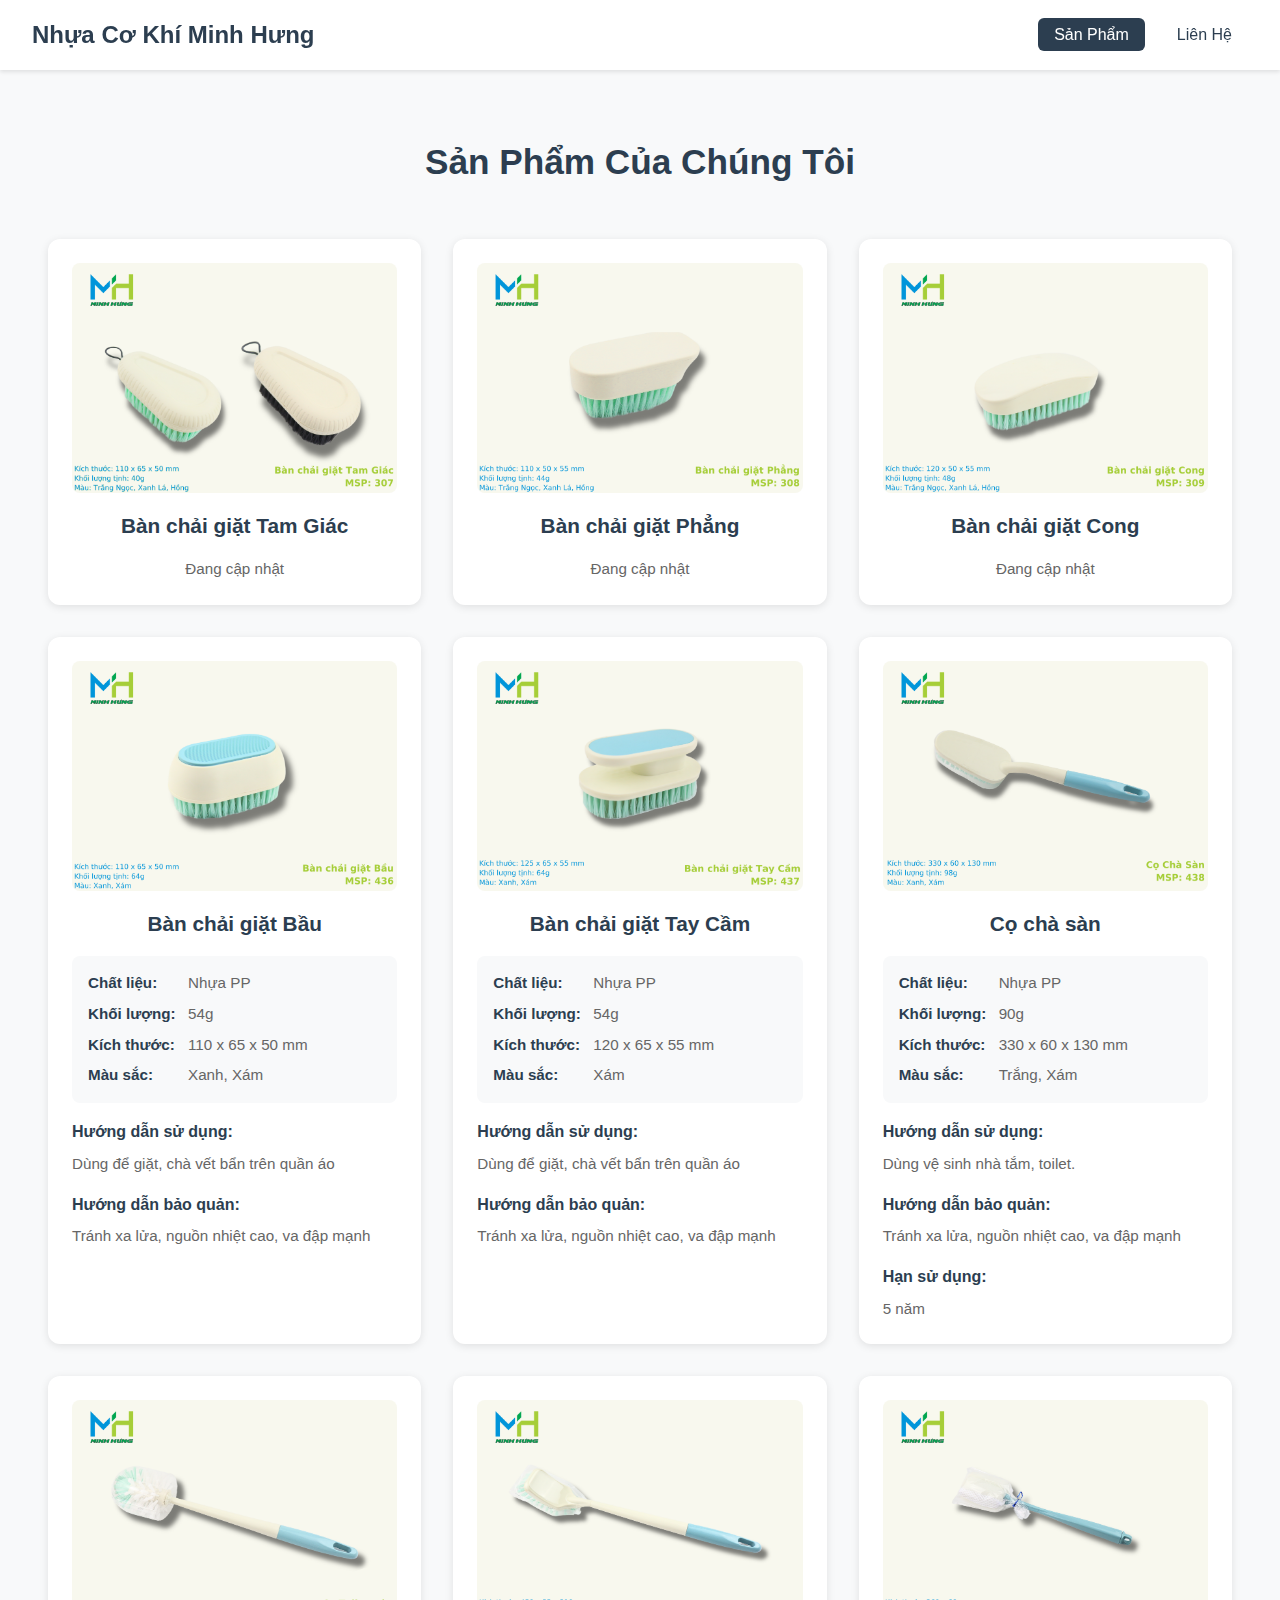
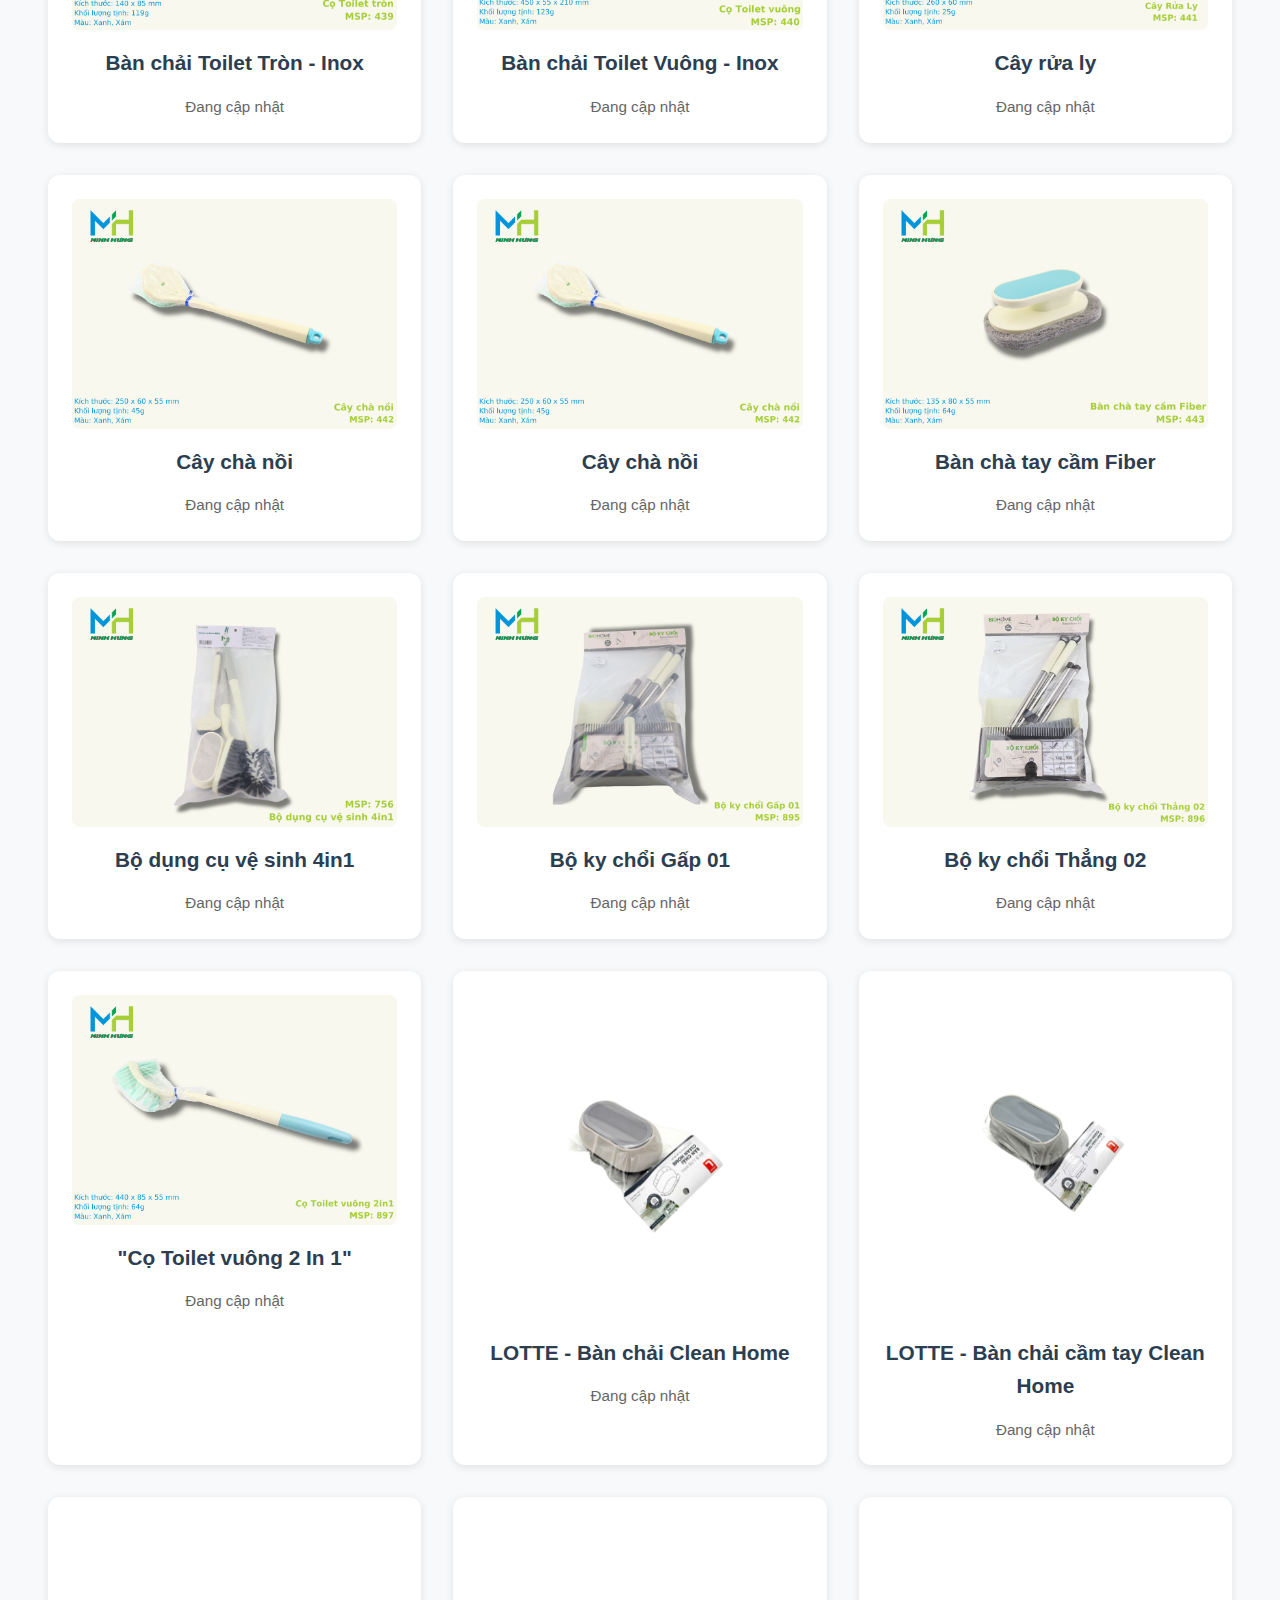
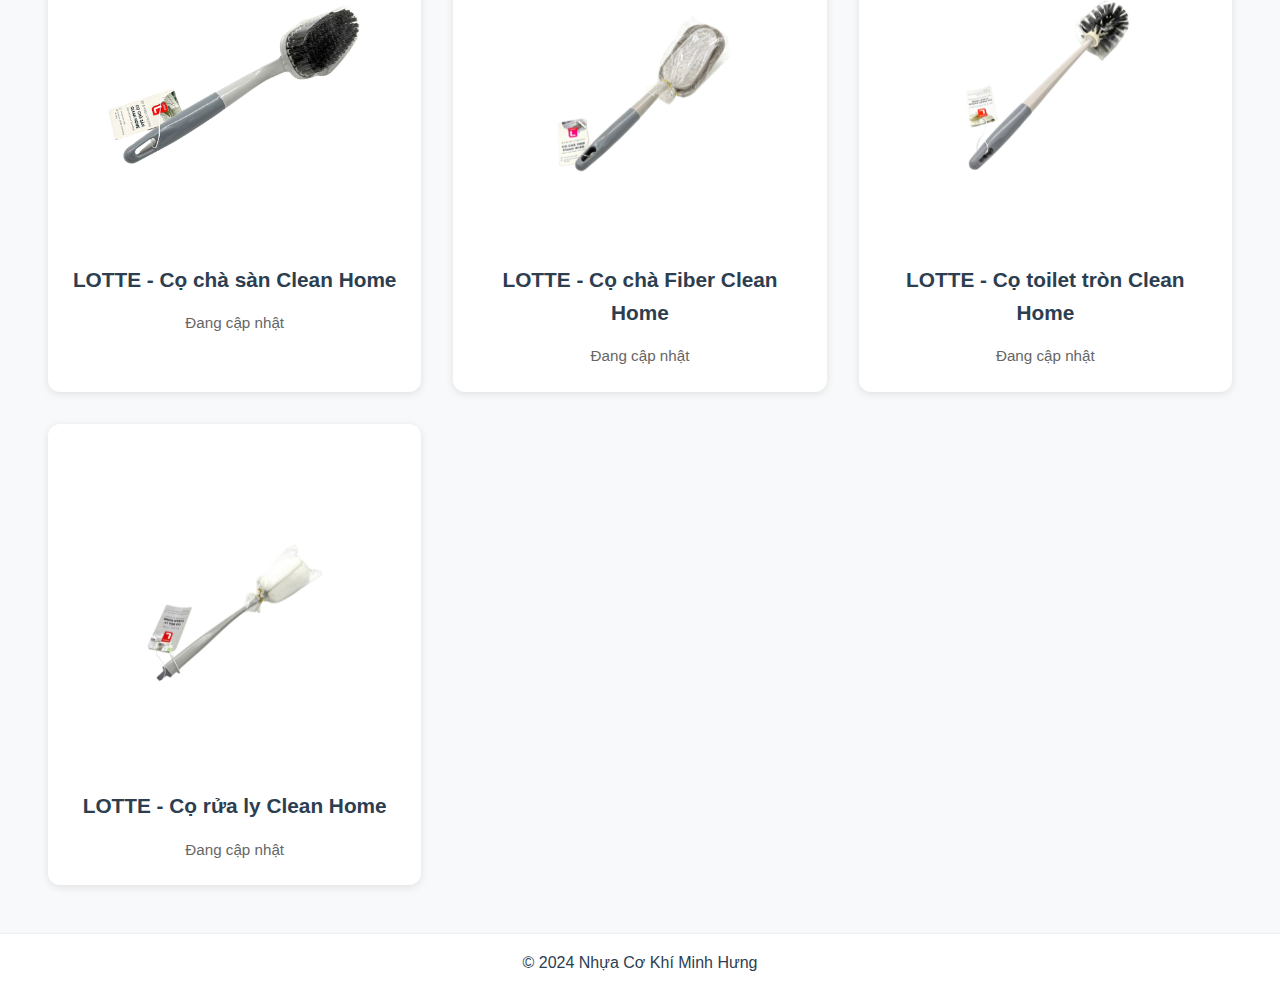
==== index.html @ 77f907da "first commit" ====
<!DOCTYPE html>
<html lang="vi">
  <head>
    <meta charset="UTF-8" />
    <meta name="viewport" content="width=device-width, initial-scale=1.0" />
    <title>Nhựa Cơ Khí Minh Hưng</title>
    <link rel="stylesheet" href="styles.css" />
  </head>
  <body>
    <nav class="navbar">
      <div class="nav-brand"><a href="/">Nhựa Cơ Khí Minh Hưng</a></div>
      <ul class="nav-links">
        <li><a href="index.html" class="active">Sản Phẩm</a></li>
        <li><a href="contact.html">Liên Hệ</a></li>
      </ul>
    </nav>

    <main>
      <h1>Sản Phẩm Của Chúng Tôi</h1>
      <div class="products-grid">
        <div class="product-card">
          <img
            src="./images/307 - Bàn chải giặt Tam Giác.png"
            alt="Bàn chải giặt Tam Giác"
          />
          <h3>Bàn chải giặt Tam Giác</h3>
          <p class="product-brief">Đang cập nhật</p>
        </div>
        <div class="product-card">
          <img
            src="./images/308 - Bàn chải giặt Phẳng.png"
            alt="Bàn chải giặt Phẳng"
          />
          <h3>Bàn chải giặt Phẳng</h3>
          <p class="product-brief">Đang cập nhật</p>
        </div>
        <div class="product-card">
          <img
            src="./images/309 - Bàn chải giặt Cong.png"
            alt="Bàn chải giặt Cong"
          />
          <h3>Bàn chải giặt Cong</h3>
          <p class="product-brief">Đang cập nhật</p>
        </div>
        <div class="product-card">
          <img
            src="./images/436 - Bàn chải giặt Bầu.png"
            alt="Bàn chải giặt Bầu"
          />
          <h3>Bàn chải giặt Bầu</h3>
          <div class="product-specs">
            <div class="spec-item">
              <span class="spec-label">Chất liệu:</span>
              <span class="spec-value">Nhựa PP</span>
            </div>
            <div class="spec-item">
              <span class="spec-label">Khối lượng:</span>
              <span class="spec-value">54g</span>
            </div>
            <div class="spec-item">
              <span class="spec-label">Kích thước:</span>
              <span class="spec-value">110 x 65 x 50 mm</span>
            </div>
            <div class="spec-item">
              <span class="spec-label">Màu sắc:</span>
              <span class="spec-value">Xanh, Xám</span>
            </div>
          </div>
          <div class="product-usage">
            <div class="usage-section">
              <h4>Hướng dẫn sử dụng:</h4>
              <p>Dùng để giặt, chà vết bẩn trên quần áo</p>
            </div>
            <div class="usage-section">
              <h4>Hướng dẫn bảo quản:</h4>
              <p>Tránh xa lửa, nguồn nhiệt cao, va đập mạnh</p>
            </div>
          </div>
        </div>
        <div class="product-card">
          <img
            src="./images/437 - Bàn chải giặt Tay Cầm.png"
            alt="Bàn chải giặt Tay Cầm"
          />
          <h3>Bàn chải giặt Tay Cầm</h3>
          <div class="product-specs">
            <div class="spec-item">
              <span class="spec-label">Chất liệu:</span>
              <span class="spec-value">Nhựa PP</span>
            </div>
            <div class="spec-item">
              <span class="spec-label">Khối lượng:</span>
              <span class="spec-value">54g</span>
            </div>
            <div class="spec-item">
              <span class="spec-label">Kích thước:</span>
              <span class="spec-value">120 x 65 x 55 mm</span>
            </div>
            <div class="spec-item">
              <span class="spec-label">Màu sắc:</span>
              <span class="spec-value">Xám</span>
            </div>
          </div>
          <div class="product-usage">
            <div class="usage-section">
              <h4>Hướng dẫn sử dụng:</h4>
              <p>Dùng để giặt, chà vết bẩn trên quần áo</p>
            </div>
            <div class="usage-section">
              <h4>Hướng dẫn bảo quản:</h4>
              <p>Tránh xa lửa, nguồn nhiệt cao, va đập mạnh</p>
            </div>
          </div>
        </div>
        <div class="product-card">
          <img src="./images/438 - Cọ Chà Sàn.png" alt="Cọ Chà Sàn" />
          <h3>Cọ chà sàn</h3>
          <div class="product-specs">
            <div class="spec-item">
              <span class="spec-label">Chất liệu:</span>
              <span class="spec-value">Nhựa PP</span>
            </div>
            <div class="spec-item">
              <span class="spec-label">Khối lượng:</span>
              <span class="spec-value">90g</span>
            </div>
            <div class="spec-item">
              <span class="spec-label">Kích thước:</span>
              <span class="spec-value">330 x 60 x 130 mm </span>
            </div>
            <div class="spec-item">
              <span class="spec-label">Màu sắc:</span>
              <span class="spec-value">Trắng, Xám</span>
            </div>
          </div>
          <div class="product-usage">
            <div class="usage-section">
              <h4>Hướng dẫn sử dụng:</h4>
              <p>Dùng vệ sinh nhà tắm, toilet.</p>
            </div>
            <div class="usage-section">
              <h4>Hướng dẫn bảo quản:</h4>
              <p>Tránh xa lửa, nguồn nhiệt cao, va đập mạnh</p>
            </div>
            <div class="usage-section">
              <h4>Hạn sử dụng:</h4>
              <p>5 năm</p>
            </div>
          </div>
        </div>
        <div class="product-card">
          <img src="./images/439 - Cọ Toilet tròn.png" alt="Cọ Toilet tròn" />
          <h3>Bàn chải Toilet Tròn - Inox</h3>
          <p class="product-brief">Đang cập nhật</p>
        </div>
        <div class="product-card">
          <img src="./images/440 - Cọ Toilet vuông.png" alt="Cọ Toilet vuông" />
          <h3>Bàn chải Toilet Vuông - Inox</h3>
          <p class="product-brief">Đang cập nhật</p>
        </div>
        <div class="product-card">
          <img src="./images/441 - Cây rửa ly.png" alt="Cây rửa ly" />
          <h3>Cây rửa ly</h3>
          <p class="product-brief">Đang cập nhật</p>
        </div>
        <div class="product-card">
          <img src="./images/442 - Cây chà nồi.png" alt="Cây chà nồi" />
          <h3>Cây chà nồi</h3>
          <p class="product-brief">Đang cập nhật</p>
        </div>
        <div class="product-card">
          <img src="./images/442 - Cây chà nồi.png" alt="Cây chà nồi" />
          <h3>Cây chà nồi</h3>
          <p class="product-brief">Đang cập nhật</p>
        </div>
        <div class="product-card">
          <img
            src="./images/443 - Bàn chà tay cầm Fiber.png"
            alt="Bàn chà tay cầm Fiber"
          />
          <h3>Bàn chà tay cầm Fiber</h3>
          <p class="product-brief">Đang cập nhật</p>
        </div>
        <div class="product-card">
          <img
            src="./images/756 - Bộ dụng cụ vệ sinh 4in1.png"
            alt="Bộ dụng cụ vệ sinh 4in1"
          />
          <h3>Bộ dụng cụ vệ sinh 4in1</h3>
          <p class="product-brief">Đang cập nhật</p>
        </div>
        <div class="product-card">
          <img
            src="./images/BioHome Bộ ky chổi Easy Cleaner 01.png"
            alt="Bộ ky chổi Gấp 01"
          />
          <h3>Bộ ky chổi Gấp 01</h3>
          <p class="product-brief">Đang cập nhật</p>
        </div>
        <div class="product-card">
          <img
            src="./images/BioHome Bộ ky chổi Easy Cleaner 02.png"
            alt="Bộ ky chổi Thẳng 02"
          />
          <h3>Bộ ky chổi Thẳng 02</h3>
          <p class="product-brief">Đang cập nhật</p>
        </div>
        <div class="product-card">
          <img src="./images/BioHome Cọ vuông 2in1.png" alt="Cọ vuông 2in1" />
          <h3>"Cọ Toilet vuông 2 In 1"</h3>
          <p class="product-brief">Đang cập nhật</p>
        </div>
        <div class="product-card">
          <img
            src="./images/Bàn chải Clean Home.png"
            alt="Bàn chải cầm tay Clean Home"
          />
          <h3>LOTTE - Bàn chải Clean Home</h3>
          <p class="product-brief">Đang cập nhật</p>
        </div>
        <div class="product-card">
          <img
            src="./images/Bàn chải tay cầm Clean Home.png"
            alt="Bàn chải cầm tay Clean Home"
          />
          <h3>LOTTE - Bàn chải cầm tay Clean Home</h3>
          <p class="product-brief">Đang cập nhật</p>
        </div>
        <div class="product-card">
          <img
            src="./images/Cọ chà sàn Clean Home.png"
            alt="Cọ chà sàn Clean Homei"
          />
          <h3>LOTTE - Cọ chà sàn Clean Home</h3>
          <p class="product-brief">Đang cập nhật</p>
        </div>
        <div class="product-card">
          <img
            src="./images/Cọ chà Fiber Clean Home.png"
            alt="Cọ chà Fiber Clean Home"
          />
          <h3>LOTTE - Cọ chà Fiber Clean Home</h3>
          <p class="product-brief">Đang cập nhật</p>
        </div>
        <div class="product-card">
          <img
            src="./images/Cọ toilet tròn Clean Home.png"
            alt="Cọ toilet tròn Clean Home"
          />
          <h3>LOTTE - Cọ toilet tròn Clean Home</h3>
          <p class="product-brief">Đang cập nhật</p>
        </div>
        <div class="product-card">
          <img
            src="./images/Cọ rửa ly Clean Home.png"
            alt="Cọ rửa ly Clean Home"
          />
          <h3>LOTTE - Cọ rửa ly Clean Home</h3>
          <p class="product-brief">Đang cập nhật</p>
        </div>
      </div>
    </main>

    <footer>
      <p>&copy; 2024 Nhựa Cơ Khí Minh Hưng</p>
    </footer>
  </body>
</html>
---- styles.css ----
/* Reset css */
* {
  margin: 0;
  padding: 0;
  box-sizing: border-box;
}

body {
  font-family: "Segoe UI", Arial, sans-serif;
  line-height: 1.6;
  color: #333;
  background-color: #f8f9fa;
}

/* Navigation */
.navbar {
  background-color: white;
  padding: 1rem 2rem;
  display: flex;
  justify-content: space-between;
  align-items: center;
  box-shadow: 0 2px 4px rgba(0, 0, 0, 0.1);
  position: sticky;
  top: 0;
  z-index: 1000;
}

.navbar a {
  color: #2c3e50;
  text-decoration: none;
}

.nav-brand {
  color: #2c3e50;
  font-size: 1.5rem;
  font-weight: bold;
  text-decoration: none;
}

.nav-links {
  display: flex;
  list-style: none;
  gap: 1rem;
}

.nav-links li a {
  color: #2c3e50;
  text-decoration: none;
  padding: 0.5rem 1rem;
  border-radius: 6px;
  transition: background-color 0.3s ease, color 0.3s ease;
}

.nav-links li a:hover,
.nav-links li a.active {
  background-color: #2c3e50;
  color: white;
}

/* Main content */
main {
  padding: 2rem;
  max-width: 1500px;
  margin: 0 auto;
  min-height: calc(100vh - 130px);
}

main h1 {
  color: #2c3e50;
  font-size: 2.2rem;
  text-align: center;
  margin: 2rem 0;
  position: relative;
}

/* Products grid */
/* Product Card Base Styles */
.product-card {
  background: white;
  border-radius: 12px;
  padding: 1.5rem;
  text-align: left;
  box-shadow: 0 2px 8px rgba(0, 0, 0, 0.1);
  transition: all 0.3s ease;
  display: flex;
  flex-direction: column;
  gap: 1rem;
}

.product-card:hover {
  transform: translateY(-5px);
  box-shadow: 0 4px 12px rgba(0, 0, 0, 0.15);
  cursor: pointer;
}

.product-card img {
  width: 100%;
  height: auto;
  border-radius: 8px;
  object-fit: cover;
}

.product-card h3 {
  color: #2c3e50;
  font-size: 1.3rem;
  font-weight: 600;
  margin: 0;
  text-align: center;
}

/* Product Brief Description */
.product-brief {
  color: #666;
  font-size: 0.95rem;
  line-height: 1.5;
  text-align: center;
  margin: 0;
}

/* Specifications Styling */
.product-specs {
  background: #f8f9fa;
  border-radius: 8px;
  padding: 1rem;
}

.spec-item {
  display: flex;
  margin-bottom: 0.5rem;
  font-size: 0.95rem;
  line-height: 1.5;
}

.spec-item:last-child {
  margin-bottom: 0;
}

.spec-label {
  font-weight: 600;
  min-width: 100px;
  color: #2c3e50;
}

.spec-value {
  color: #666;
}

/* Usage Instructions Styling */
.product-usage {
  display: flex;
  flex-direction: column;
  gap: 1rem;
}

.usage-section h4 {
  color: #2c3e50;
  font-size: 1rem;
  font-weight: 600;
  margin-bottom: 0.5rem;
}

.usage-section p {
  color: #666;
  font-size: 0.95rem;
  margin: 0;
  line-height: 1.5;
}

/* Grid Layout */
.products-grid {
  display: grid;
  grid-template-columns: repeat(auto-fit, minmax(280px, 1fr));
  gap: 2rem;
  padding: 1rem;
}

/* Contact page styles */
.contact-simple {
  max-width: 600px;
  margin: 2rem auto;
  padding: 2rem;
  background: white;
  border-radius: 16px;
  box-shadow: 0 4px 6px rgba(0, 0, 0, 0.1);
}

.contact-simple h1 {
  color: #2c3e50;
  font-size: 2rem;
  margin-bottom: 2rem;
  text-align: center;
  position: relative;
}

.contact-simple h1:after {
  content: "";
  display: block;
  width: 60px;
  height: 3px;
  background: #2c3e50;
  margin: 1rem auto 0;
}

.company-name h2 {
  color: #2c3e50;
  font-size: 1.8rem;
  text-align: center;
  margin-bottom: 2rem;
}

.zalo-contact {
  background: #f8f9fa;
  padding: 1.5rem;
  border-radius: 12px;
  display: flex;
  align-items: center;
  justify-content: center;
  gap: 1rem;
  transition: background 0.3s ease, transform 0.3s ease;
}

.zalo-contact:hover {
  background: #e9ecef;
  transform: translateY(-3px);
}

.zalo-details {
  text-align: left;
}

.label {
  display: block;
  color: #6c757d;
  font-size: 0.9rem;
  margin-bottom: 0.3rem;
}

.zalo-number {
  color: #0068ff;
  font-size: 1.5rem;
  font-weight: bold;
  text-decoration: none;
  display: block;
  transition: color 0.3s ease;
}

.zalo-number:hover {
  color: #0056b3;
}

/* Footer */
footer {
  background-color: white;
  color: #2c3e50;
  text-align: center;
  padding: 1rem;
  border-top: 1px solid #eee;
}

/* Responsive design */
@media (max-width: 768px) {
  .navbar {
    padding: 1rem;
  }

  .products-grid {
    grid-template-columns: repeat(auto-fit, minmax(240px, 1fr));
    gap: 1rem;
  }

  .contact-simple {
    margin: 1rem;
    padding: 1.5rem;
  }

  .company-name h2 {
    font-size: 1.5rem;
  }

  .zalo-number {
    font-size: 1.3rem;
  }

  .product-card {
    padding: 1rem;
  }

  .spec-item {
    font-size: 0.9rem;
  }

  .spec-label {
    min-width: 90px;
  }

  .product-usage {
    gap: 0.8rem;
  }
}

@media (max-width: 480px) {
  .navbar {
    flex-direction: column;
    gap: 1rem;
  }

  .nav-links {
    width: 100%;
    justify-content: center;
  }

  .contact-simple {
    padding: 1rem;
  }

  .zalo-contact {
    padding: 1rem;
  }
}
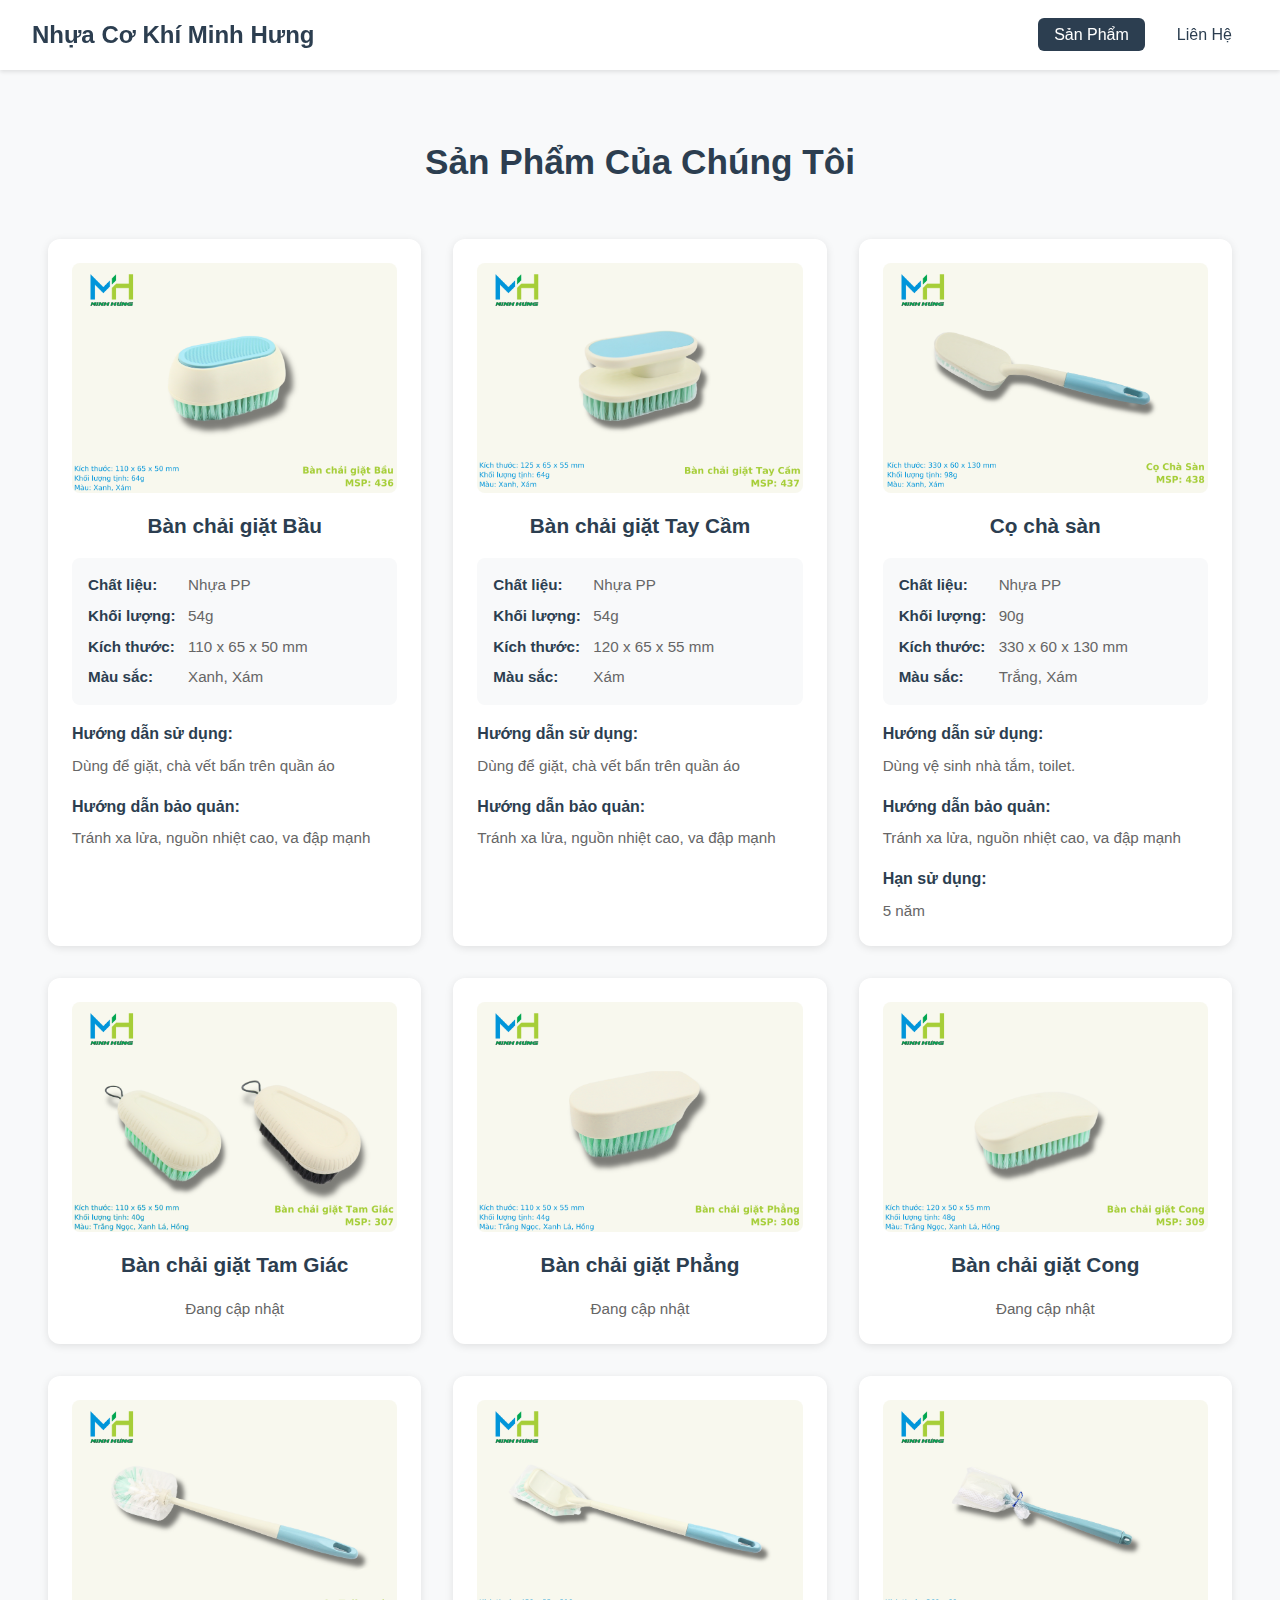
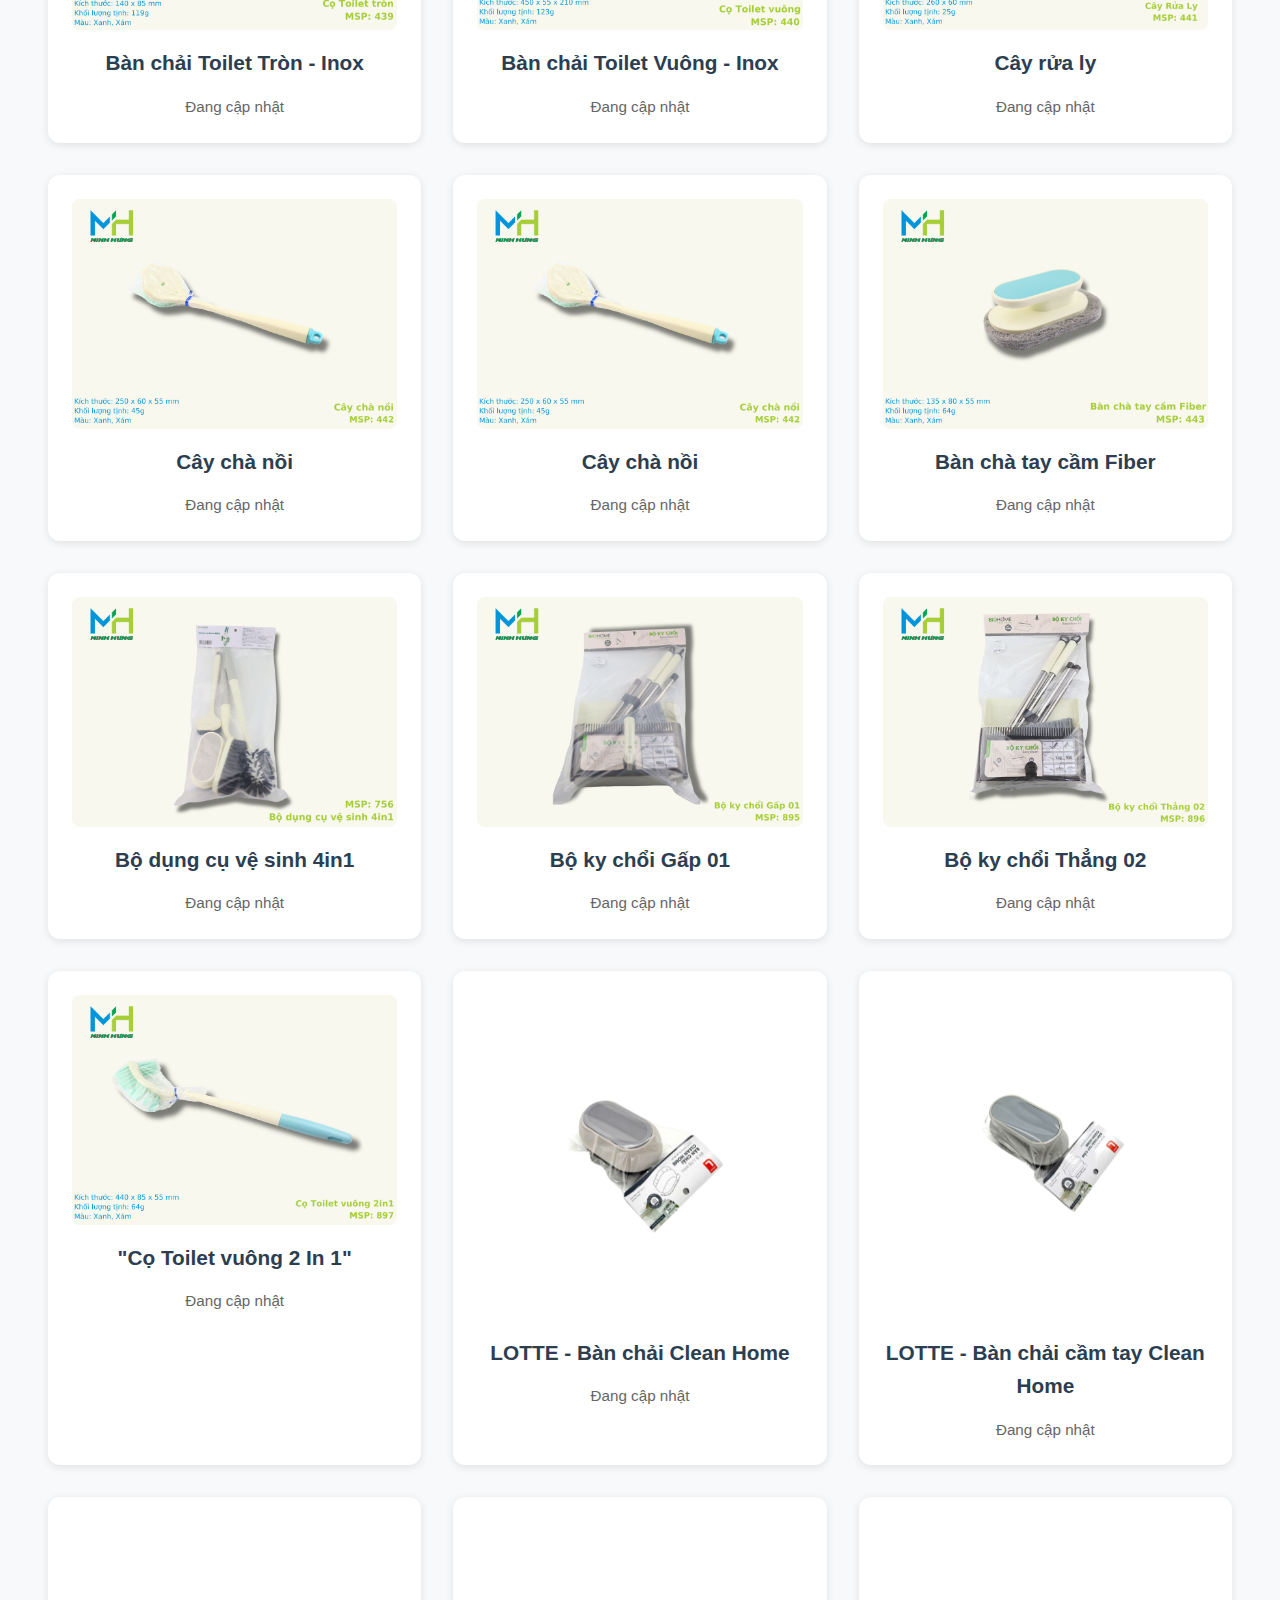
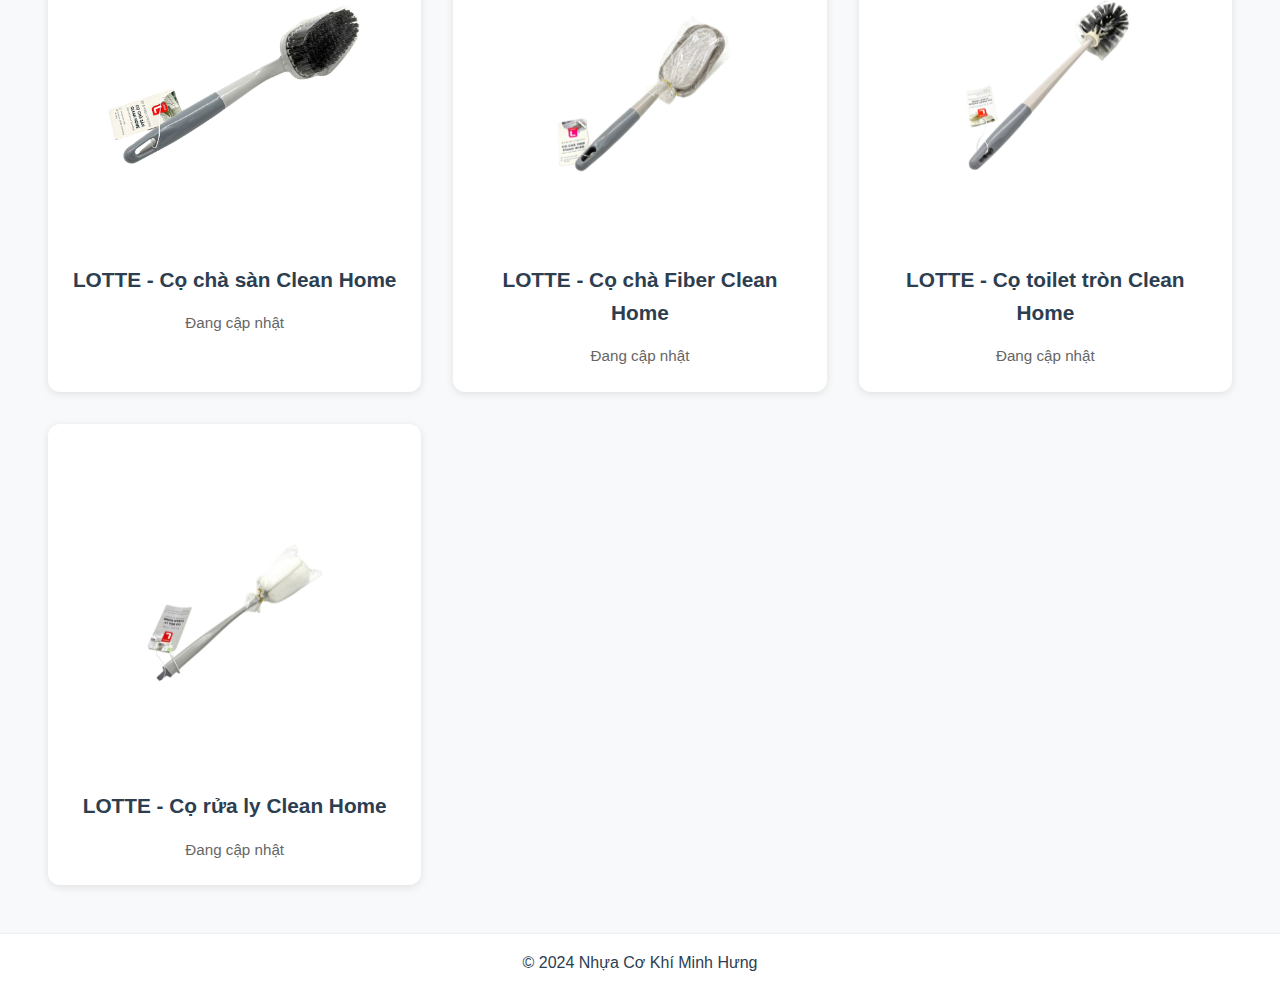
==== commit 11fd38e5: "update" ====
--- a/index.html
+++ b/index.html
@@ -20,30 +20,6 @@
       <div class="products-grid">
         <div class="product-card">
           <img
-            src="./images/307 - Bàn chải giặt Tam Giác.png"
-            alt="Bàn chải giặt Tam Giác"
-          />
-          <h3>Bàn chải giặt Tam Giác</h3>
-          <p class="product-brief">Đang cập nhật</p>
-        </div>
-        <div class="product-card">
-          <img
-            src="./images/308 - Bàn chải giặt Phẳng.png"
-            alt="Bàn chải giặt Phẳng"
-          />
-          <h3>Bàn chải giặt Phẳng</h3>
-          <p class="product-brief">Đang cập nhật</p>
-        </div>
-        <div class="product-card">
-          <img
-            src="./images/309 - Bàn chải giặt Cong.png"
-            alt="Bàn chải giặt Cong"
-          />
-          <h3>Bàn chải giặt Cong</h3>
-          <p class="product-brief">Đang cập nhật</p>
-        </div>
-        <div class="product-card">
-          <img
             src="./images/436 - Bàn chải giặt Bầu.png"
             alt="Bàn chải giặt Bầu"
           />
@@ -147,6 +123,30 @@
               <p>5 năm</p>
             </div>
           </div>
+        </div>
+        <div class="product-card">
+          <img
+            src="./images/307 - Bàn chải giặt Tam Giác.png"
+            alt="Bàn chải giặt Tam Giác"
+          />
+          <h3>Bàn chải giặt Tam Giác</h3>
+          <p class="product-brief">Đang cập nhật</p>
+        </div>
+        <div class="product-card">
+          <img
+            src="./images/308 - Bàn chải giặt Phẳng.png"
+            alt="Bàn chải giặt Phẳng"
+          />
+          <h3>Bàn chải giặt Phẳng</h3>
+          <p class="product-brief">Đang cập nhật</p>
+        </div>
+        <div class="product-card">
+          <img
+            src="./images/309 - Bàn chải giặt Cong.png"
+            alt="Bàn chải giặt Cong"
+          />
+          <h3>Bàn chải giặt Cong</h3>
+          <p class="product-brief">Đang cập nhật</p>
         </div>
         <div class="product-card">
           <img src="./images/439 - Cọ Toilet tròn.png" alt="Cọ Toilet tròn" />
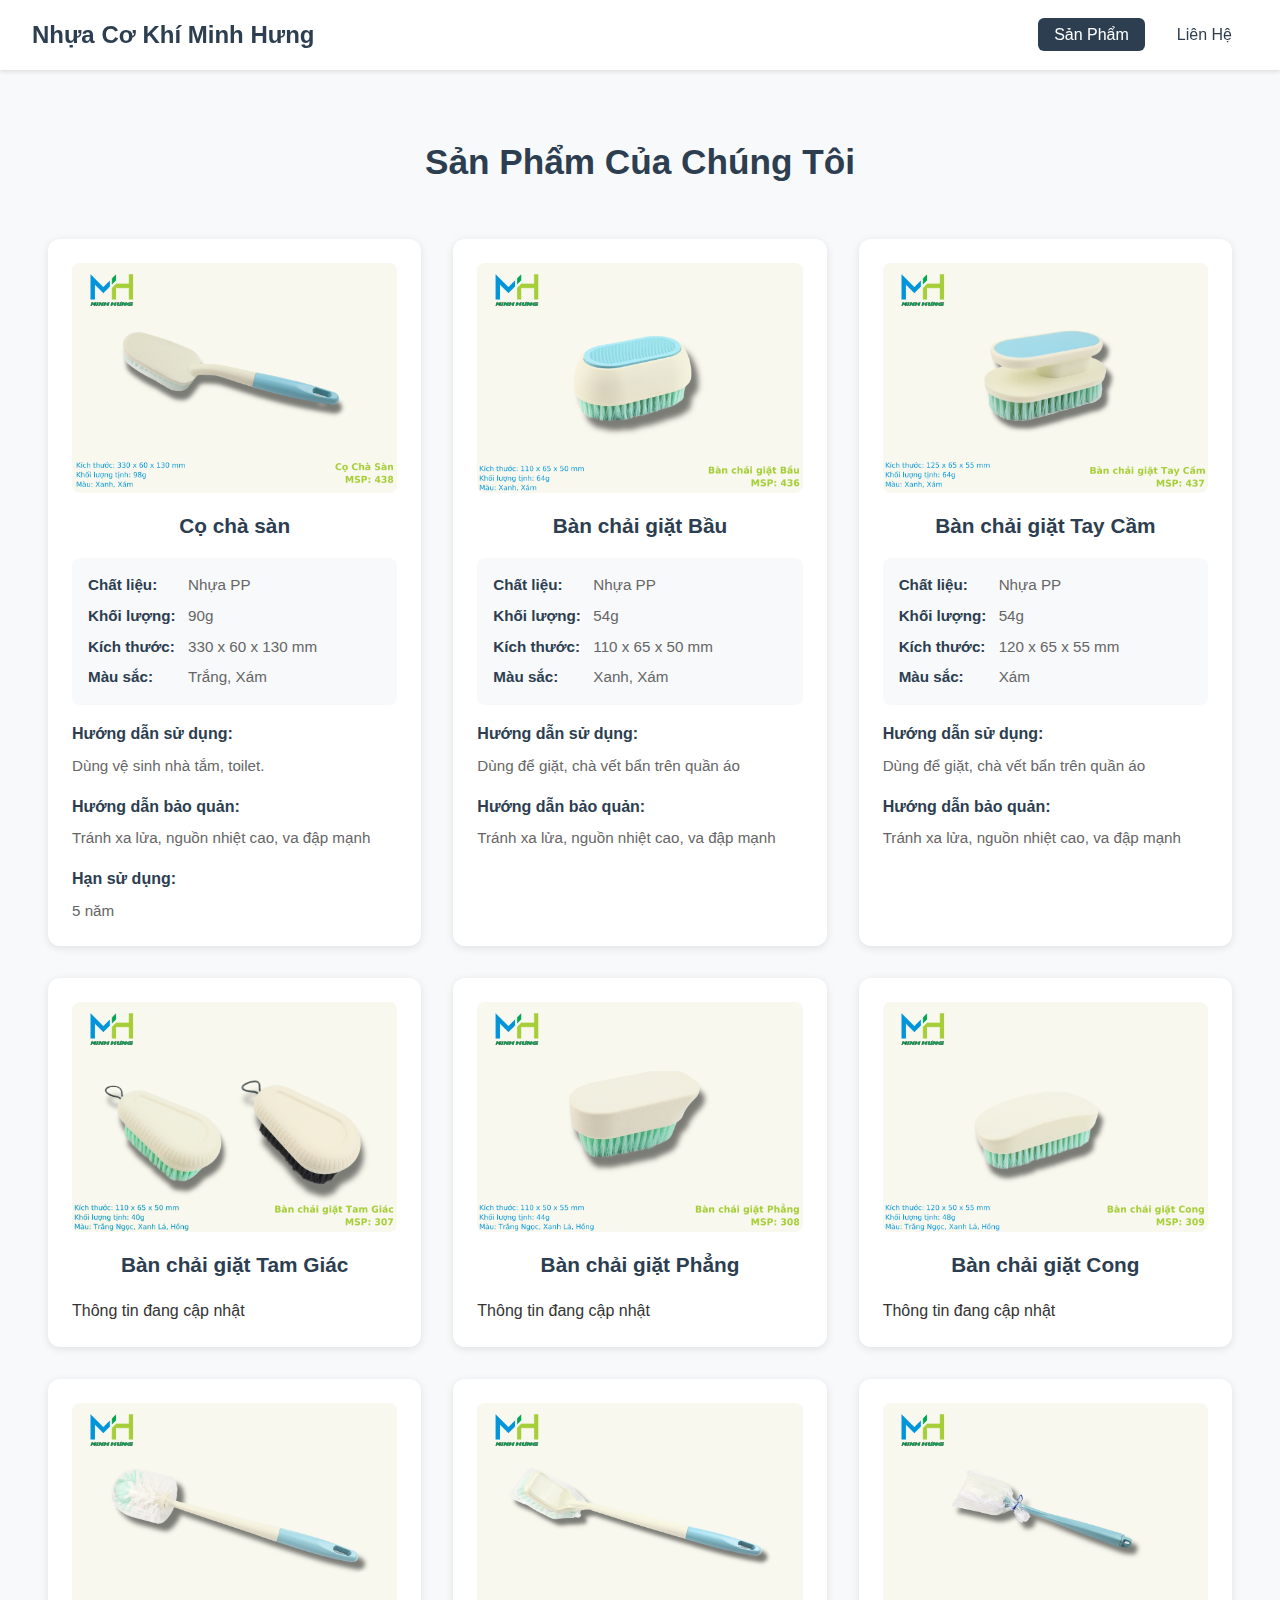
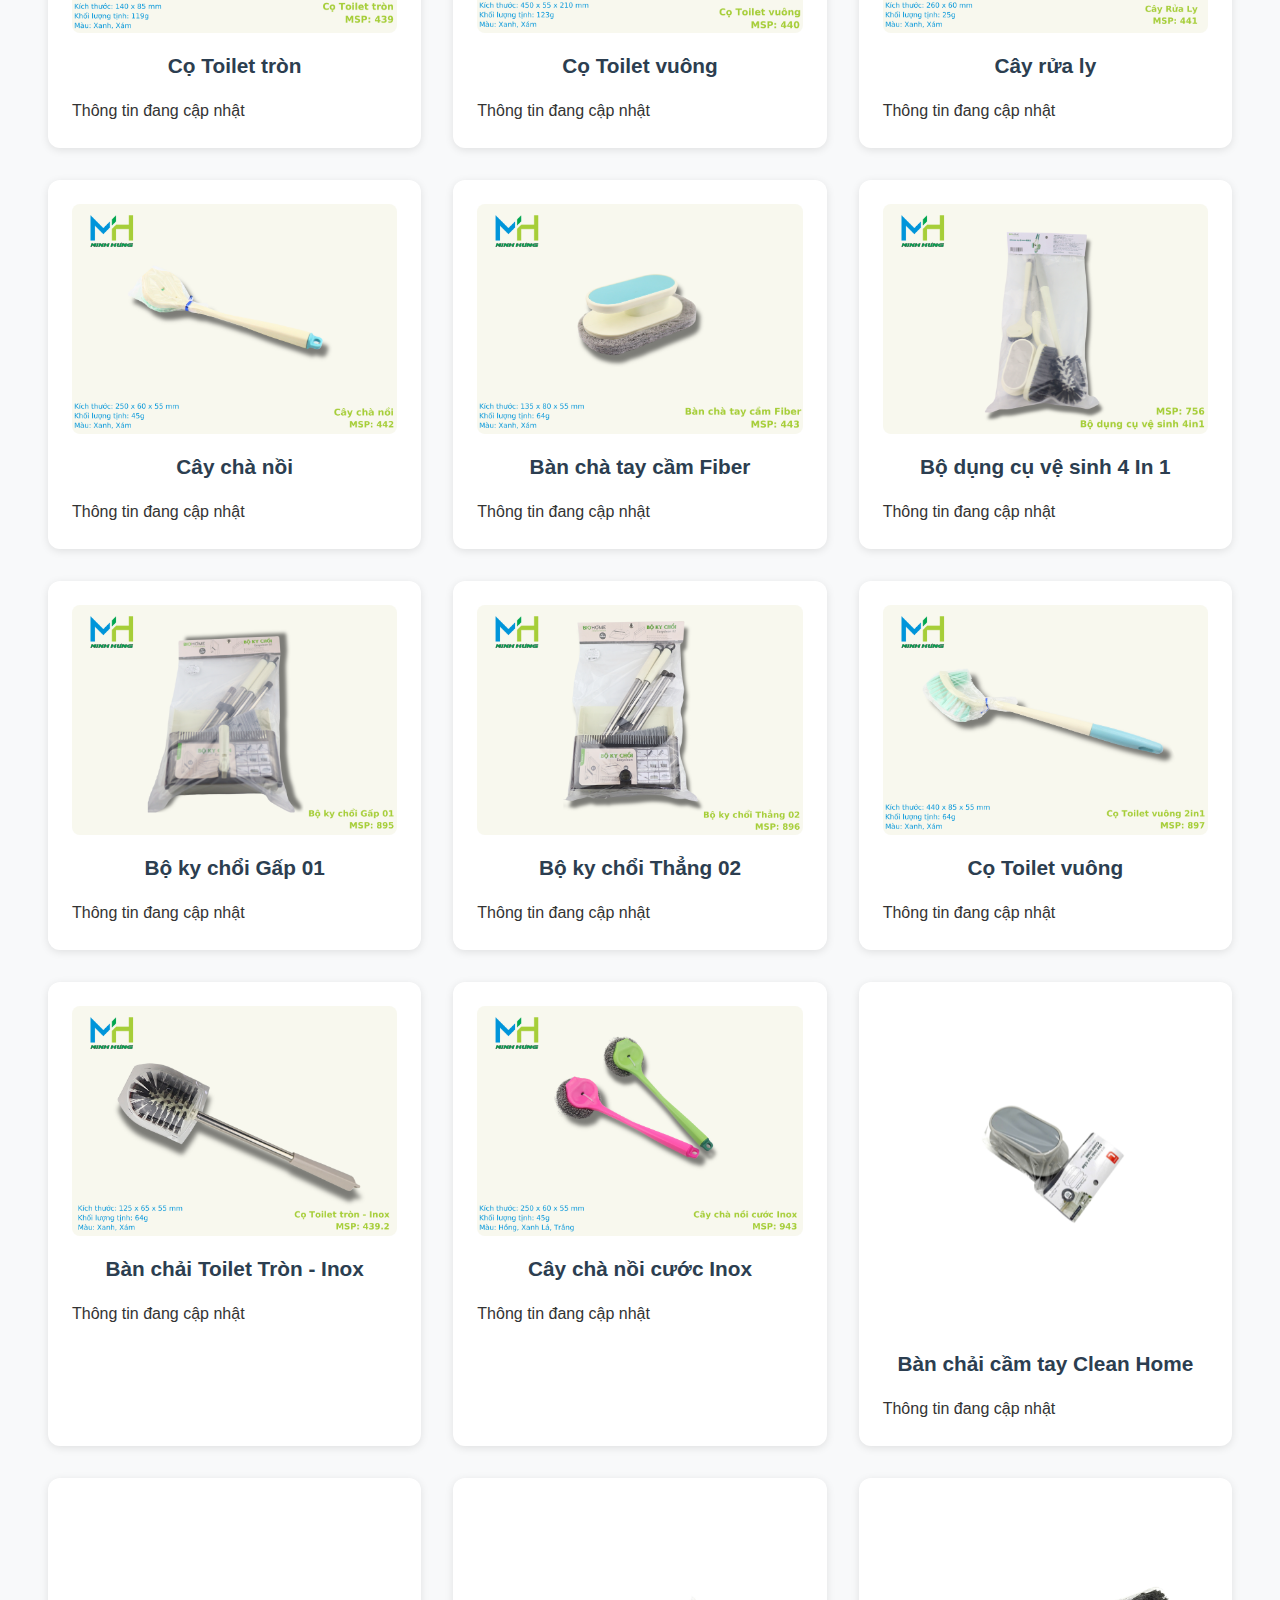
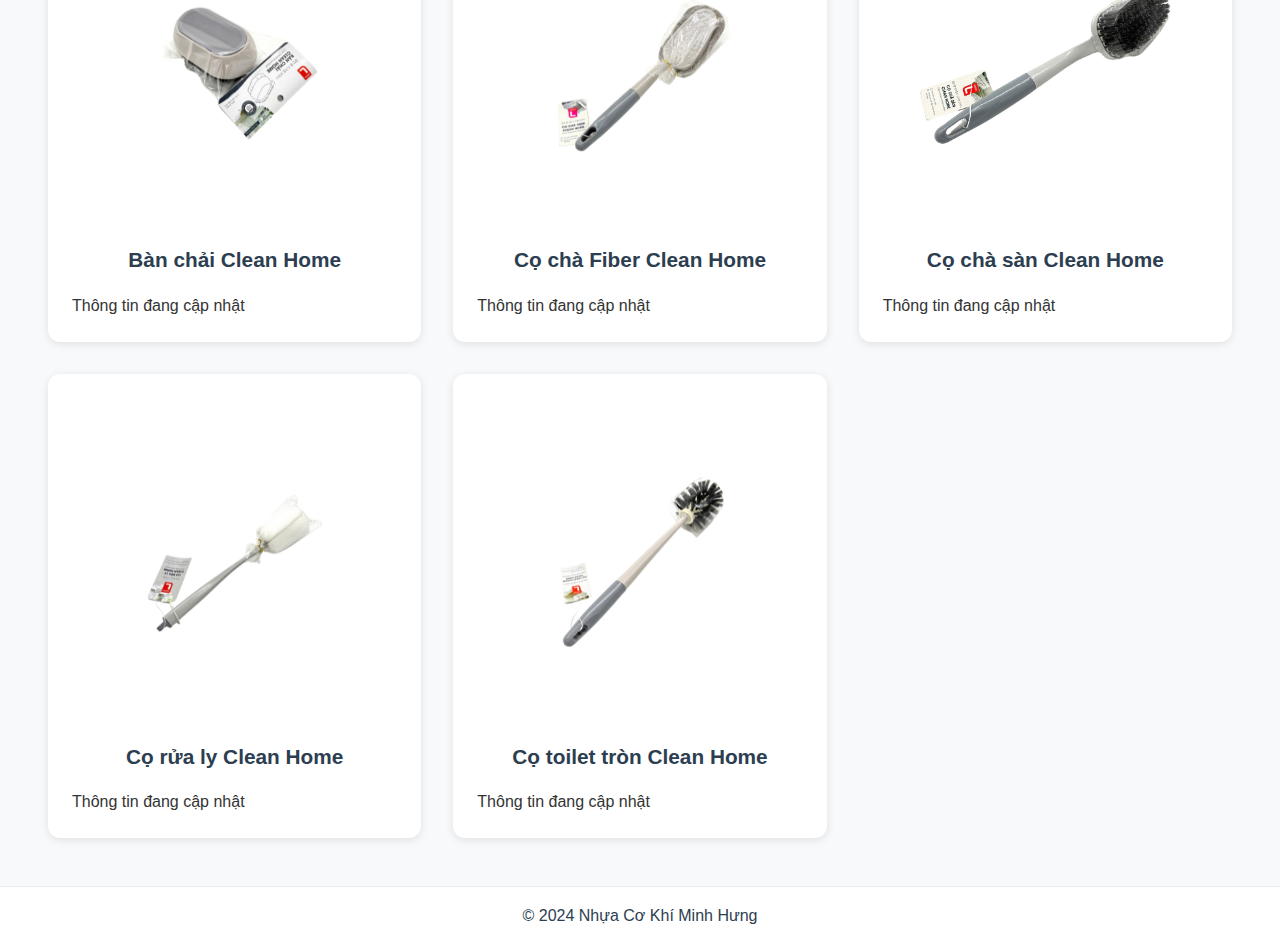
==== commit d918a32c: "Update rendering logic to display empty product info in index.json" ====
--- a/index.html
+++ b/index.html
@@ -17,252 +17,83 @@
 
     <main>
       <h1>Sản Phẩm Của Chúng Tôi</h1>
-      <div class="products-grid">
-        <div class="product-card">
-          <img
-            src="./images/436 - Bàn chải giặt Bầu.png"
-            alt="Bàn chải giặt Bầu"
-          />
-          <h3>Bàn chải giặt Bầu</h3>
-          <div class="product-specs">
-            <div class="spec-item">
-              <span class="spec-label">Chất liệu:</span>
-              <span class="spec-value">Nhựa PP</span>
-            </div>
-            <div class="spec-item">
-              <span class="spec-label">Khối lượng:</span>
-              <span class="spec-value">54g</span>
-            </div>
-            <div class="spec-item">
-              <span class="spec-label">Kích thước:</span>
-              <span class="spec-value">110 x 65 x 50 mm</span>
-            </div>
-            <div class="spec-item">
-              <span class="spec-label">Màu sắc:</span>
-              <span class="spec-value">Xanh, Xám</span>
-            </div>
-          </div>
-          <div class="product-usage">
-            <div class="usage-section">
-              <h4>Hướng dẫn sử dụng:</h4>
-              <p>Dùng để giặt, chà vết bẩn trên quần áo</p>
-            </div>
-            <div class="usage-section">
-              <h4>Hướng dẫn bảo quản:</h4>
-              <p>Tránh xa lửa, nguồn nhiệt cao, va đập mạnh</p>
-            </div>
-          </div>
-        </div>
-        <div class="product-card">
-          <img
-            src="./images/437 - Bàn chải giặt Tay Cầm.png"
-            alt="Bàn chải giặt Tay Cầm"
-          />
-          <h3>Bàn chải giặt Tay Cầm</h3>
-          <div class="product-specs">
-            <div class="spec-item">
-              <span class="spec-label">Chất liệu:</span>
-              <span class="spec-value">Nhựa PP</span>
-            </div>
-            <div class="spec-item">
-              <span class="spec-label">Khối lượng:</span>
-              <span class="spec-value">54g</span>
-            </div>
-            <div class="spec-item">
-              <span class="spec-label">Kích thước:</span>
-              <span class="spec-value">120 x 65 x 55 mm</span>
-            </div>
-            <div class="spec-item">
-              <span class="spec-label">Màu sắc:</span>
-              <span class="spec-value">Xám</span>
-            </div>
-          </div>
-          <div class="product-usage">
-            <div class="usage-section">
-              <h4>Hướng dẫn sử dụng:</h4>
-              <p>Dùng để giặt, chà vết bẩn trên quần áo</p>
-            </div>
-            <div class="usage-section">
-              <h4>Hướng dẫn bảo quản:</h4>
-              <p>Tránh xa lửa, nguồn nhiệt cao, va đập mạnh</p>
-            </div>
-          </div>
-        </div>
-        <div class="product-card">
-          <img src="./images/438 - Cọ Chà Sàn.png" alt="Cọ Chà Sàn" />
-          <h3>Cọ chà sàn</h3>
-          <div class="product-specs">
-            <div class="spec-item">
-              <span class="spec-label">Chất liệu:</span>
-              <span class="spec-value">Nhựa PP</span>
-            </div>
-            <div class="spec-item">
-              <span class="spec-label">Khối lượng:</span>
-              <span class="spec-value">90g</span>
-            </div>
-            <div class="spec-item">
-              <span class="spec-label">Kích thước:</span>
-              <span class="spec-value">330 x 60 x 130 mm </span>
-            </div>
-            <div class="spec-item">
-              <span class="spec-label">Màu sắc:</span>
-              <span class="spec-value">Trắng, Xám</span>
-            </div>
-          </div>
-          <div class="product-usage">
-            <div class="usage-section">
-              <h4>Hướng dẫn sử dụng:</h4>
-              <p>Dùng vệ sinh nhà tắm, toilet.</p>
-            </div>
-            <div class="usage-section">
-              <h4>Hướng dẫn bảo quản:</h4>
-              <p>Tránh xa lửa, nguồn nhiệt cao, va đập mạnh</p>
-            </div>
-            <div class="usage-section">
-              <h4>Hạn sử dụng:</h4>
-              <p>5 năm</p>
-            </div>
-          </div>
-        </div>
-        <div class="product-card">
-          <img
-            src="./images/307 - Bàn chải giặt Tam Giác.png"
-            alt="Bàn chải giặt Tam Giác"
-          />
-          <h3>Bàn chải giặt Tam Giác</h3>
-          <p class="product-brief">Đang cập nhật</p>
-        </div>
-        <div class="product-card">
-          <img
-            src="./images/308 - Bàn chải giặt Phẳng.png"
-            alt="Bàn chải giặt Phẳng"
-          />
-          <h3>Bàn chải giặt Phẳng</h3>
-          <p class="product-brief">Đang cập nhật</p>
-        </div>
-        <div class="product-card">
-          <img
-            src="./images/309 - Bàn chải giặt Cong.png"
-            alt="Bàn chải giặt Cong"
-          />
-          <h3>Bàn chải giặt Cong</h3>
-          <p class="product-brief">Đang cập nhật</p>
-        </div>
-        <div class="product-card">
-          <img src="./images/439 - Cọ Toilet tròn.png" alt="Cọ Toilet tròn" />
-          <h3>Bàn chải Toilet Tròn - Inox</h3>
-          <p class="product-brief">Đang cập nhật</p>
-        </div>
-        <div class="product-card">
-          <img src="./images/440 - Cọ Toilet vuông.png" alt="Cọ Toilet vuông" />
-          <h3>Bàn chải Toilet Vuông - Inox</h3>
-          <p class="product-brief">Đang cập nhật</p>
-        </div>
-        <div class="product-card">
-          <img src="./images/441 - Cây rửa ly.png" alt="Cây rửa ly" />
-          <h3>Cây rửa ly</h3>
-          <p class="product-brief">Đang cập nhật</p>
-        </div>
-        <div class="product-card">
-          <img src="./images/442 - Cây chà nồi.png" alt="Cây chà nồi" />
-          <h3>Cây chà nồi</h3>
-          <p class="product-brief">Đang cập nhật</p>
-        </div>
-        <div class="product-card">
-          <img src="./images/442 - Cây chà nồi.png" alt="Cây chà nồi" />
-          <h3>Cây chà nồi</h3>
-          <p class="product-brief">Đang cập nhật</p>
-        </div>
-        <div class="product-card">
-          <img
-            src="./images/443 - Bàn chà tay cầm Fiber.png"
-            alt="Bàn chà tay cầm Fiber"
-          />
-          <h3>Bàn chà tay cầm Fiber</h3>
-          <p class="product-brief">Đang cập nhật</p>
-        </div>
-        <div class="product-card">
-          <img
-            src="./images/756 - Bộ dụng cụ vệ sinh 4in1.png"
-            alt="Bộ dụng cụ vệ sinh 4in1"
-          />
-          <h3>Bộ dụng cụ vệ sinh 4in1</h3>
-          <p class="product-brief">Đang cập nhật</p>
-        </div>
-        <div class="product-card">
-          <img
-            src="./images/BioHome Bộ ky chổi Easy Cleaner 01.png"
-            alt="Bộ ky chổi Gấp 01"
-          />
-          <h3>Bộ ky chổi Gấp 01</h3>
-          <p class="product-brief">Đang cập nhật</p>
-        </div>
-        <div class="product-card">
-          <img
-            src="./images/BioHome Bộ ky chổi Easy Cleaner 02.png"
-            alt="Bộ ky chổi Thẳng 02"
-          />
-          <h3>Bộ ky chổi Thẳng 02</h3>
-          <p class="product-brief">Đang cập nhật</p>
-        </div>
-        <div class="product-card">
-          <img src="./images/BioHome Cọ vuông 2in1.png" alt="Cọ vuông 2in1" />
-          <h3>"Cọ Toilet vuông 2 In 1"</h3>
-          <p class="product-brief">Đang cập nhật</p>
-        </div>
-        <div class="product-card">
-          <img
-            src="./images/Bàn chải Clean Home.png"
-            alt="Bàn chải cầm tay Clean Home"
-          />
-          <h3>LOTTE - Bàn chải Clean Home</h3>
-          <p class="product-brief">Đang cập nhật</p>
-        </div>
-        <div class="product-card">
-          <img
-            src="./images/Bàn chải tay cầm Clean Home.png"
-            alt="Bàn chải cầm tay Clean Home"
-          />
-          <h3>LOTTE - Bàn chải cầm tay Clean Home</h3>
-          <p class="product-brief">Đang cập nhật</p>
-        </div>
-        <div class="product-card">
-          <img
-            src="./images/Cọ chà sàn Clean Home.png"
-            alt="Cọ chà sàn Clean Homei"
-          />
-          <h3>LOTTE - Cọ chà sàn Clean Home</h3>
-          <p class="product-brief">Đang cập nhật</p>
-        </div>
-        <div class="product-card">
-          <img
-            src="./images/Cọ chà Fiber Clean Home.png"
-            alt="Cọ chà Fiber Clean Home"
-          />
-          <h3>LOTTE - Cọ chà Fiber Clean Home</h3>
-          <p class="product-brief">Đang cập nhật</p>
-        </div>
-        <div class="product-card">
-          <img
-            src="./images/Cọ toilet tròn Clean Home.png"
-            alt="Cọ toilet tròn Clean Home"
-          />
-          <h3>LOTTE - Cọ toilet tròn Clean Home</h3>
-          <p class="product-brief">Đang cập nhật</p>
-        </div>
-        <div class="product-card">
-          <img
-            src="./images/Cọ rửa ly Clean Home.png"
-            alt="Cọ rửa ly Clean Home"
-          />
-          <h3>LOTTE - Cọ rửa ly Clean Home</h3>
-          <p class="product-brief">Đang cập nhật</p>
-        </div>
-      </div>
+      <div class="products-grid" id="products-container"></div>
     </main>
 
     <footer>
       <p>&copy; 2024 Nhựa Cơ Khí Minh Hưng</p>
     </footer>
+
+    <script>
+      document.addEventListener("DOMContentLoaded", function () {
+        fetch("index.json")
+          .then((response) => response.json())
+          .then((products) => {
+            const productsGrid = document.querySelector(".products-grid");
+            productsGrid.innerHTML = "";
+
+            for (let imageName in products) {
+              const product = products[imageName];
+
+              if (typeof product === "string") {
+                const productCard = `
+                  <div class="product-card">
+                    <img src="./images/${imageName}" alt="${product}" />
+                    <h3>${product}</h3>
+                    <p>Thông tin đang cập nhật</p>
+                  </div>
+                `;
+                productsGrid.insertAdjacentHTML("beforeend", productCard);
+                continue;
+              }
+
+              const title = product.title || "Thông tin đang cập nhật";
+
+              let specsHtml = "";
+              if (product.specs) {
+                for (let key in product.specs) {
+                  specsHtml += `
+                    <div class="spec-item">
+                      <span class="spec-label">${key}:</span>
+                      <span class="spec-value">${product.specs[key]}</span>
+                    </div>
+                  `;
+                }
+              } else {
+                specsHtml = "<p>Thông số kỹ thuật đang cập nhật</p>";
+              }
+
+              let usageHtml = "";
+              if (product.usage) {
+                for (let key in product.usage) {
+                  usageHtml += `
+                    <div class="usage-section">
+                      <h4>${key}:</h4>
+                      <p>${product.usage[key]}</p>
+                    </div>
+                  `;
+                }
+              } else {
+                usageHtml = "<p>Hướng dẫn sử dụng đang cập nhật</p>";
+              }
+
+              const productCard = `
+                <div class="product-card">
+                  <img src="./images/${imageName}" alt="${title}" />
+                  <h3>${title}</h3>
+                  <div class="product-specs">
+                    ${specsHtml}
+                  </div>
+                  <div class="product-usage">
+                    ${usageHtml}
+                  </div>
+                </div>
+              `;
+              productsGrid.insertAdjacentHTML("beforeend", productCard);
+            }
+          })
+          .catch((error) => console.error("error", error));
+      });
+    </script>
   </body>
 </html>
--- a/styles.css
+++ b/styles.css
@@ -74,7 +74,6 @@
 }
 
 /* Products grid */
-/* Product Card Base Styles */
 .product-card {
   background: white;
   border-radius: 12px;
@@ -85,11 +84,6 @@
   display: flex;
   flex-direction: column;
   gap: 1rem;
-}
-
-.product-card:hover {
-  transform: translateY(-5px);
-  box-shadow: 0 4px 12px rgba(0, 0, 0, 0.15);
   cursor: pointer;
 }
 
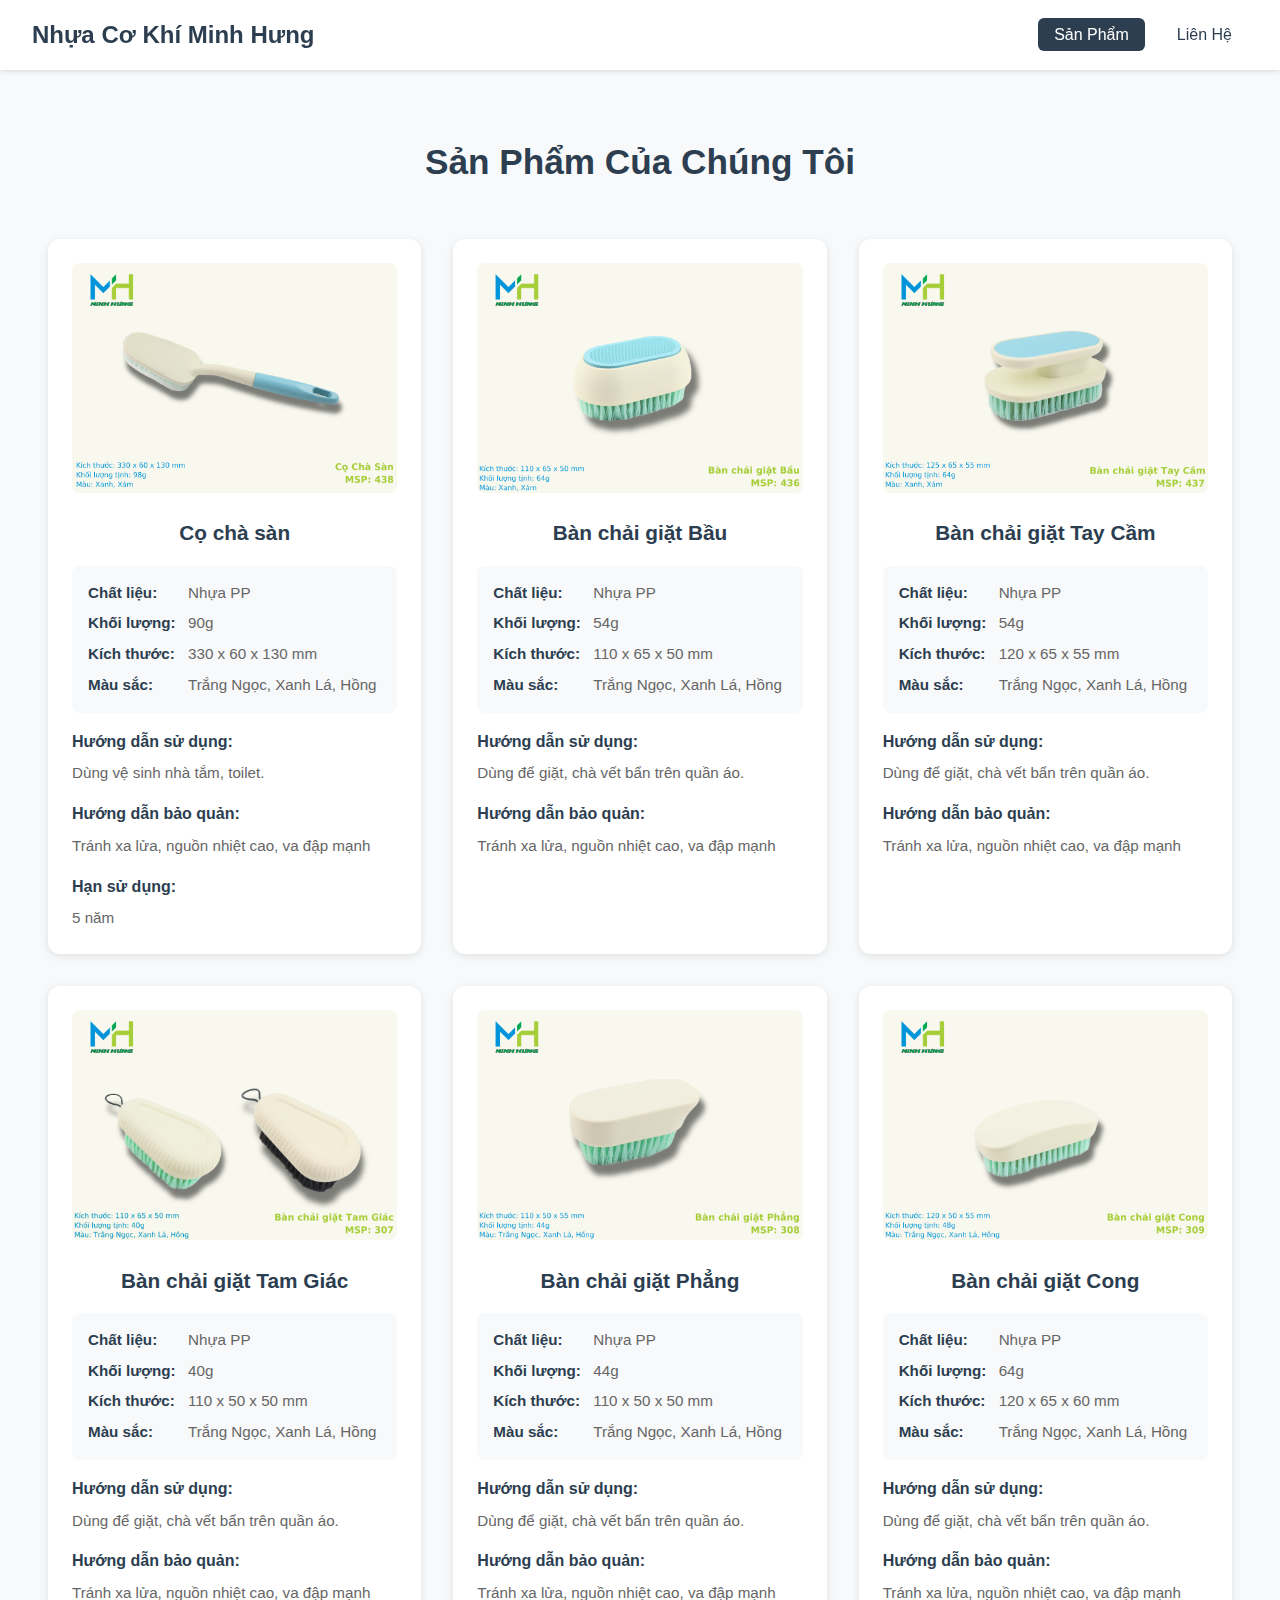
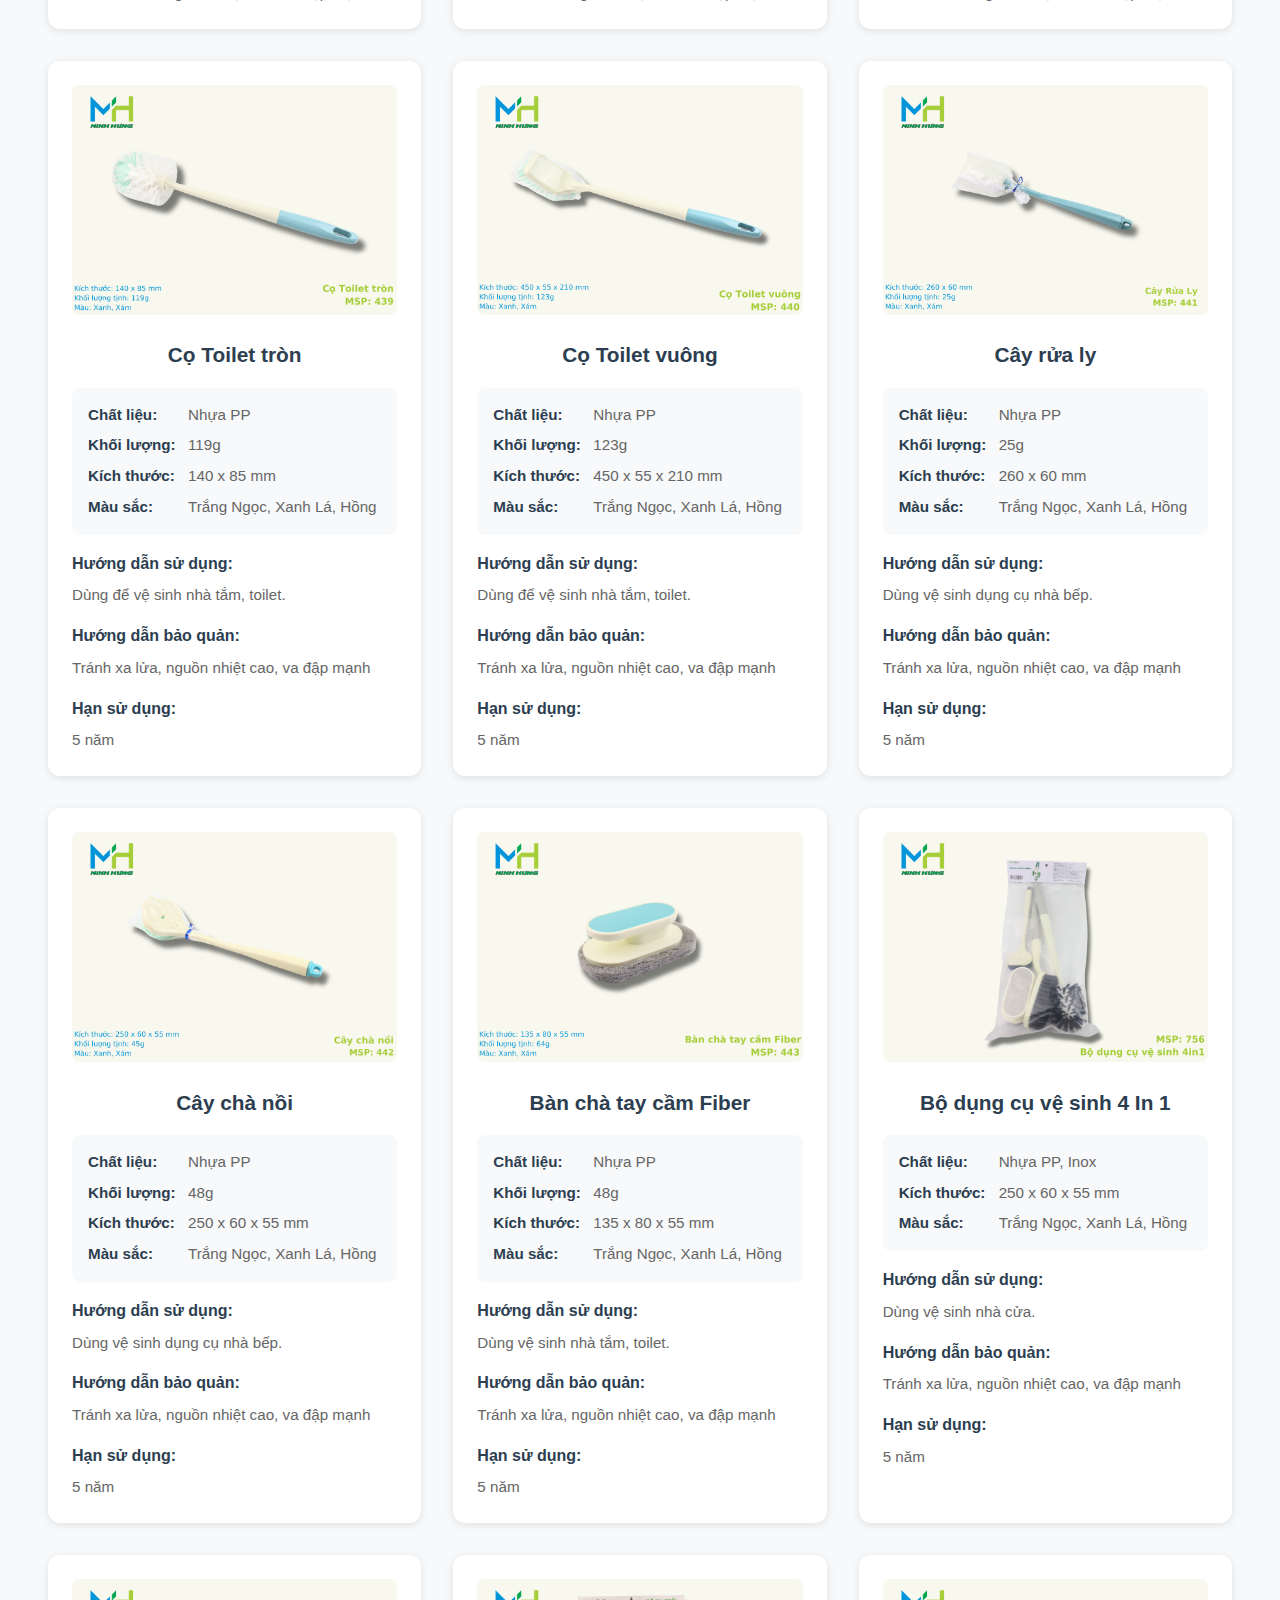
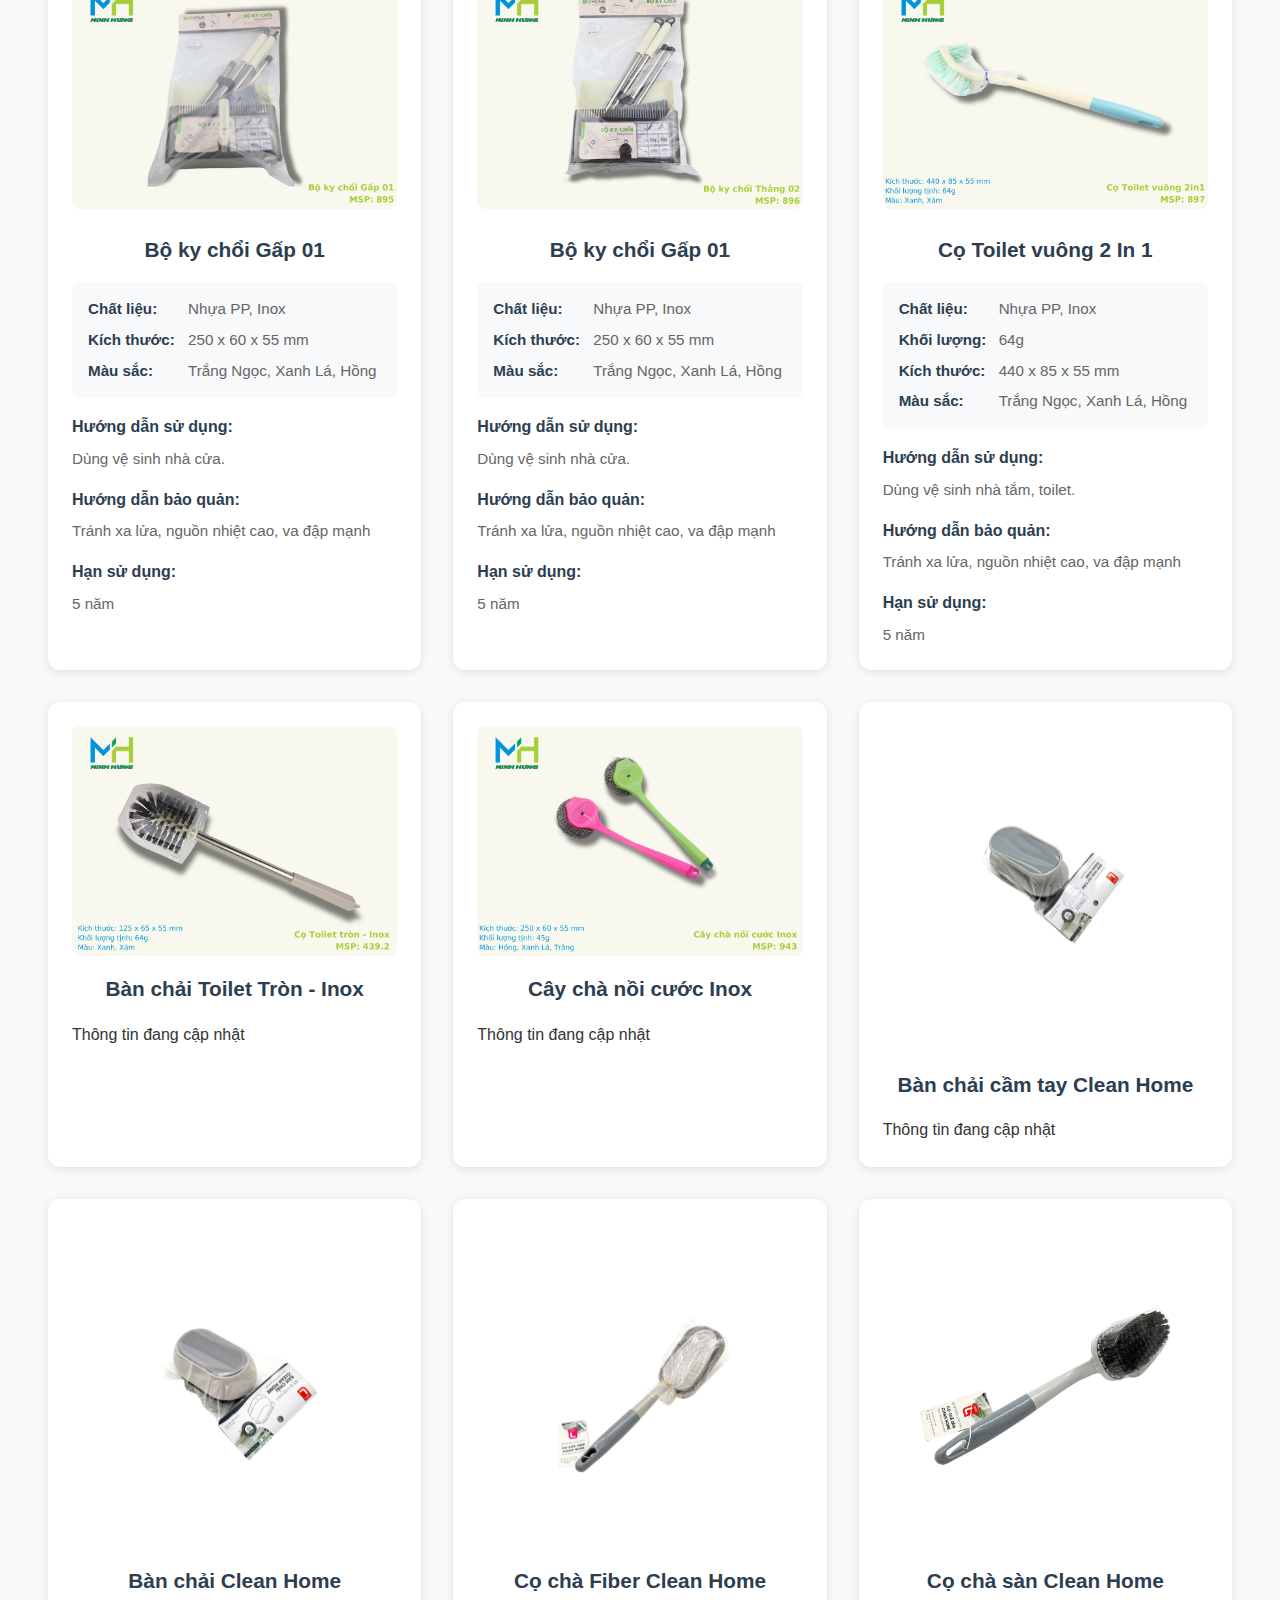
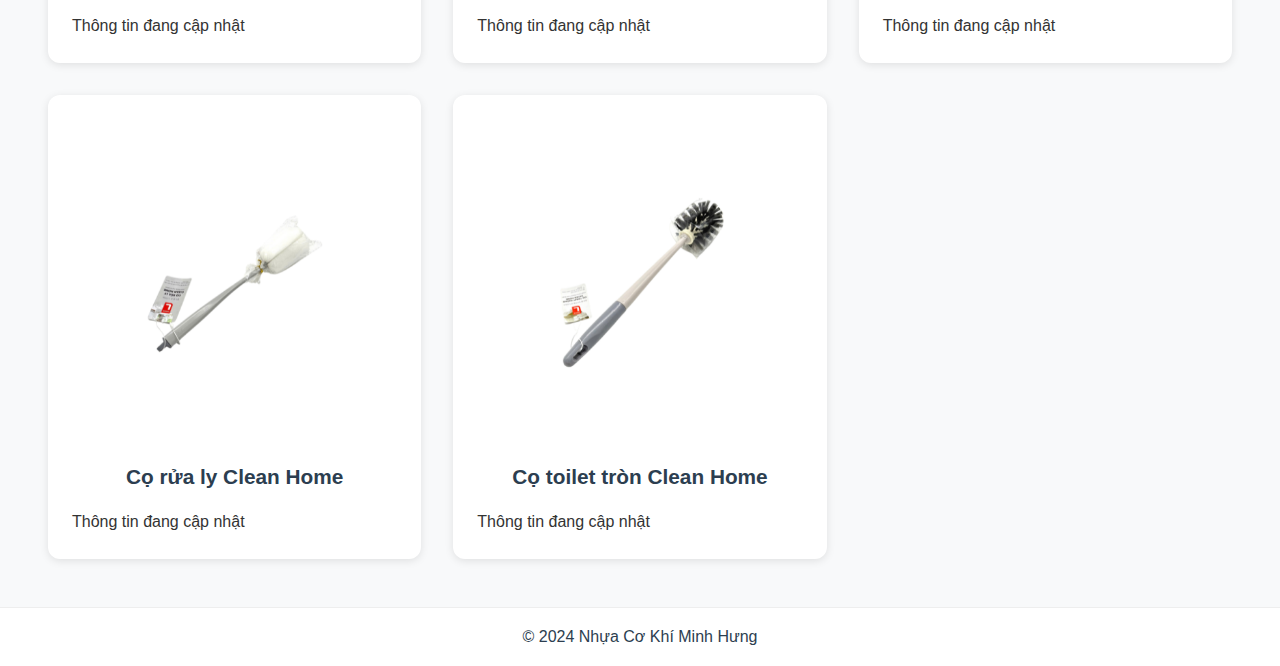
==== commit d2155bd7: "Update product descriptions" ====
--- a/index.html
+++ b/index.html
@@ -79,7 +79,9 @@
 
               const productCard = `
                 <div class="product-card">
-                  <img src="./images/${imageName}" alt="${title}" />
+                  <a href="./images/${imageName}" target="_blank">
+                    <img src="./images/${imageName}" alt="${title}" />
+                  </a>
                   <h3>${title}</h3>
                   <div class="product-specs">
                     ${specsHtml}
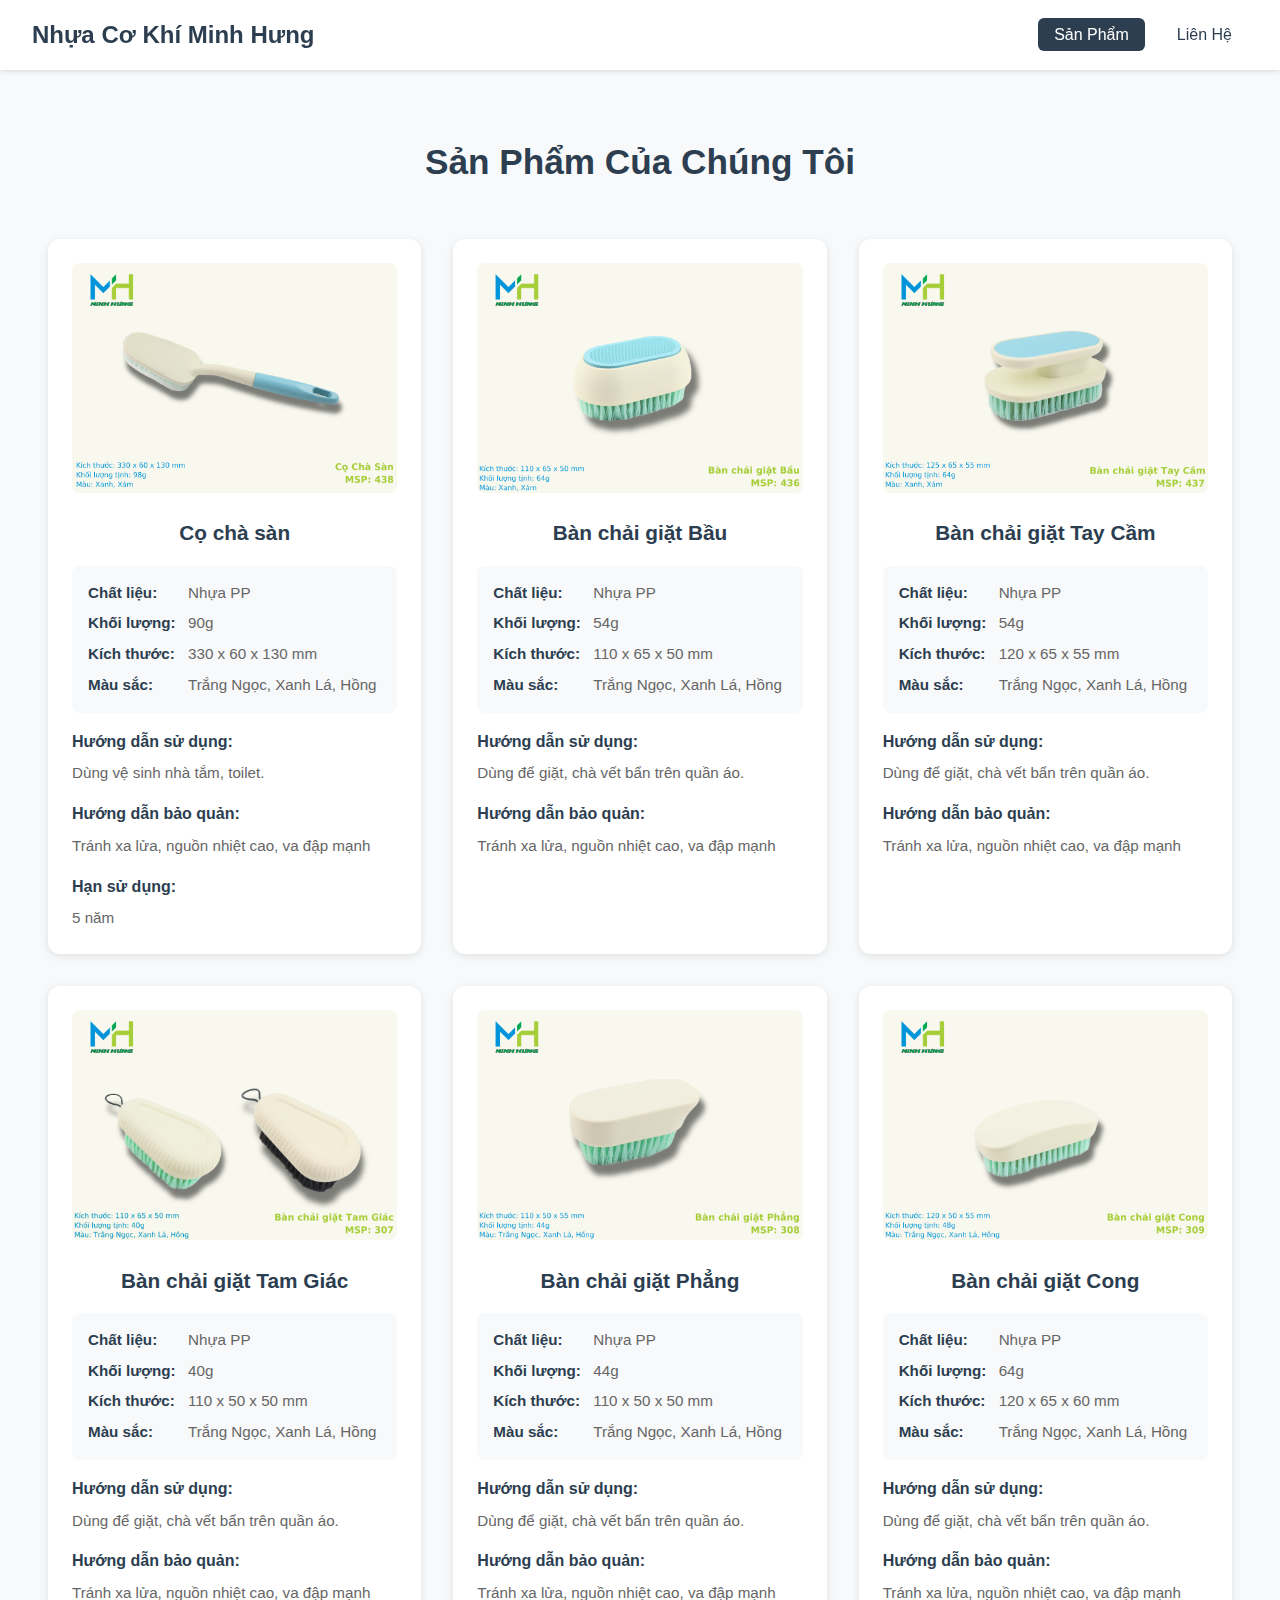
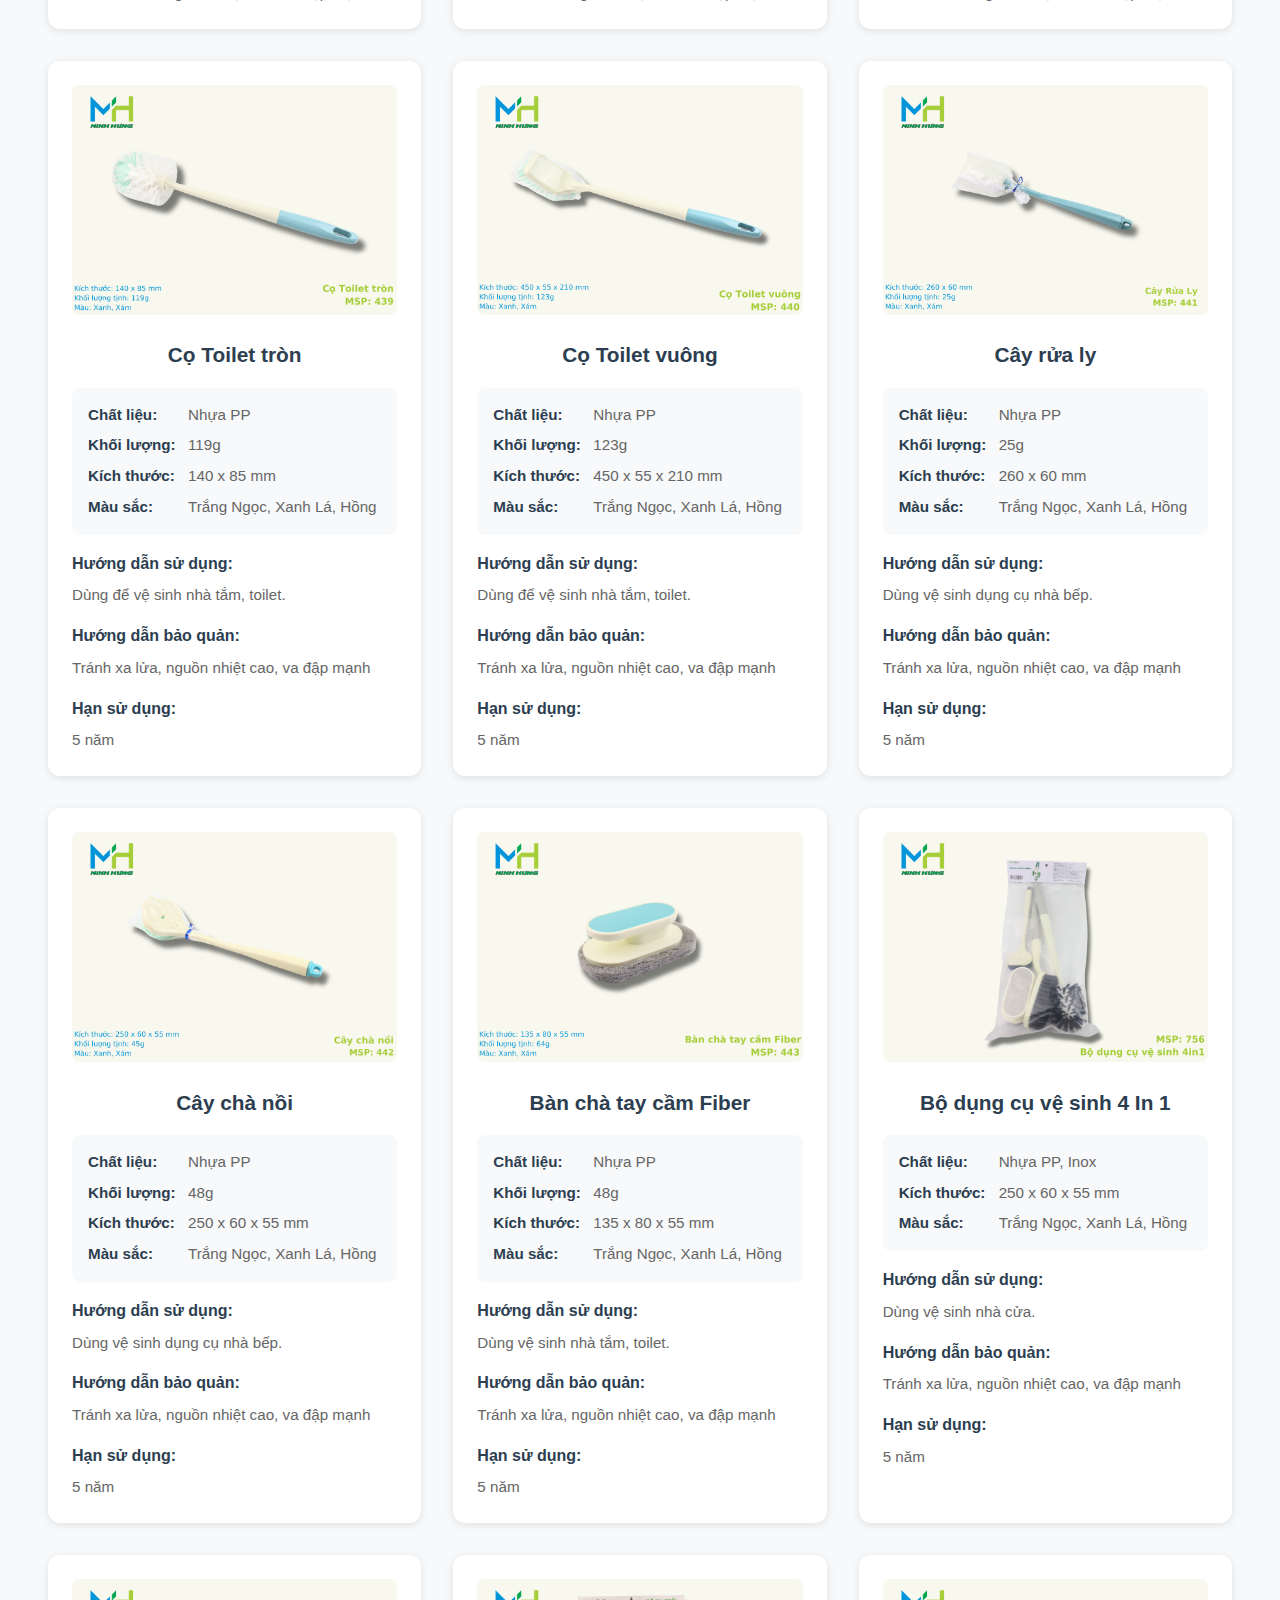
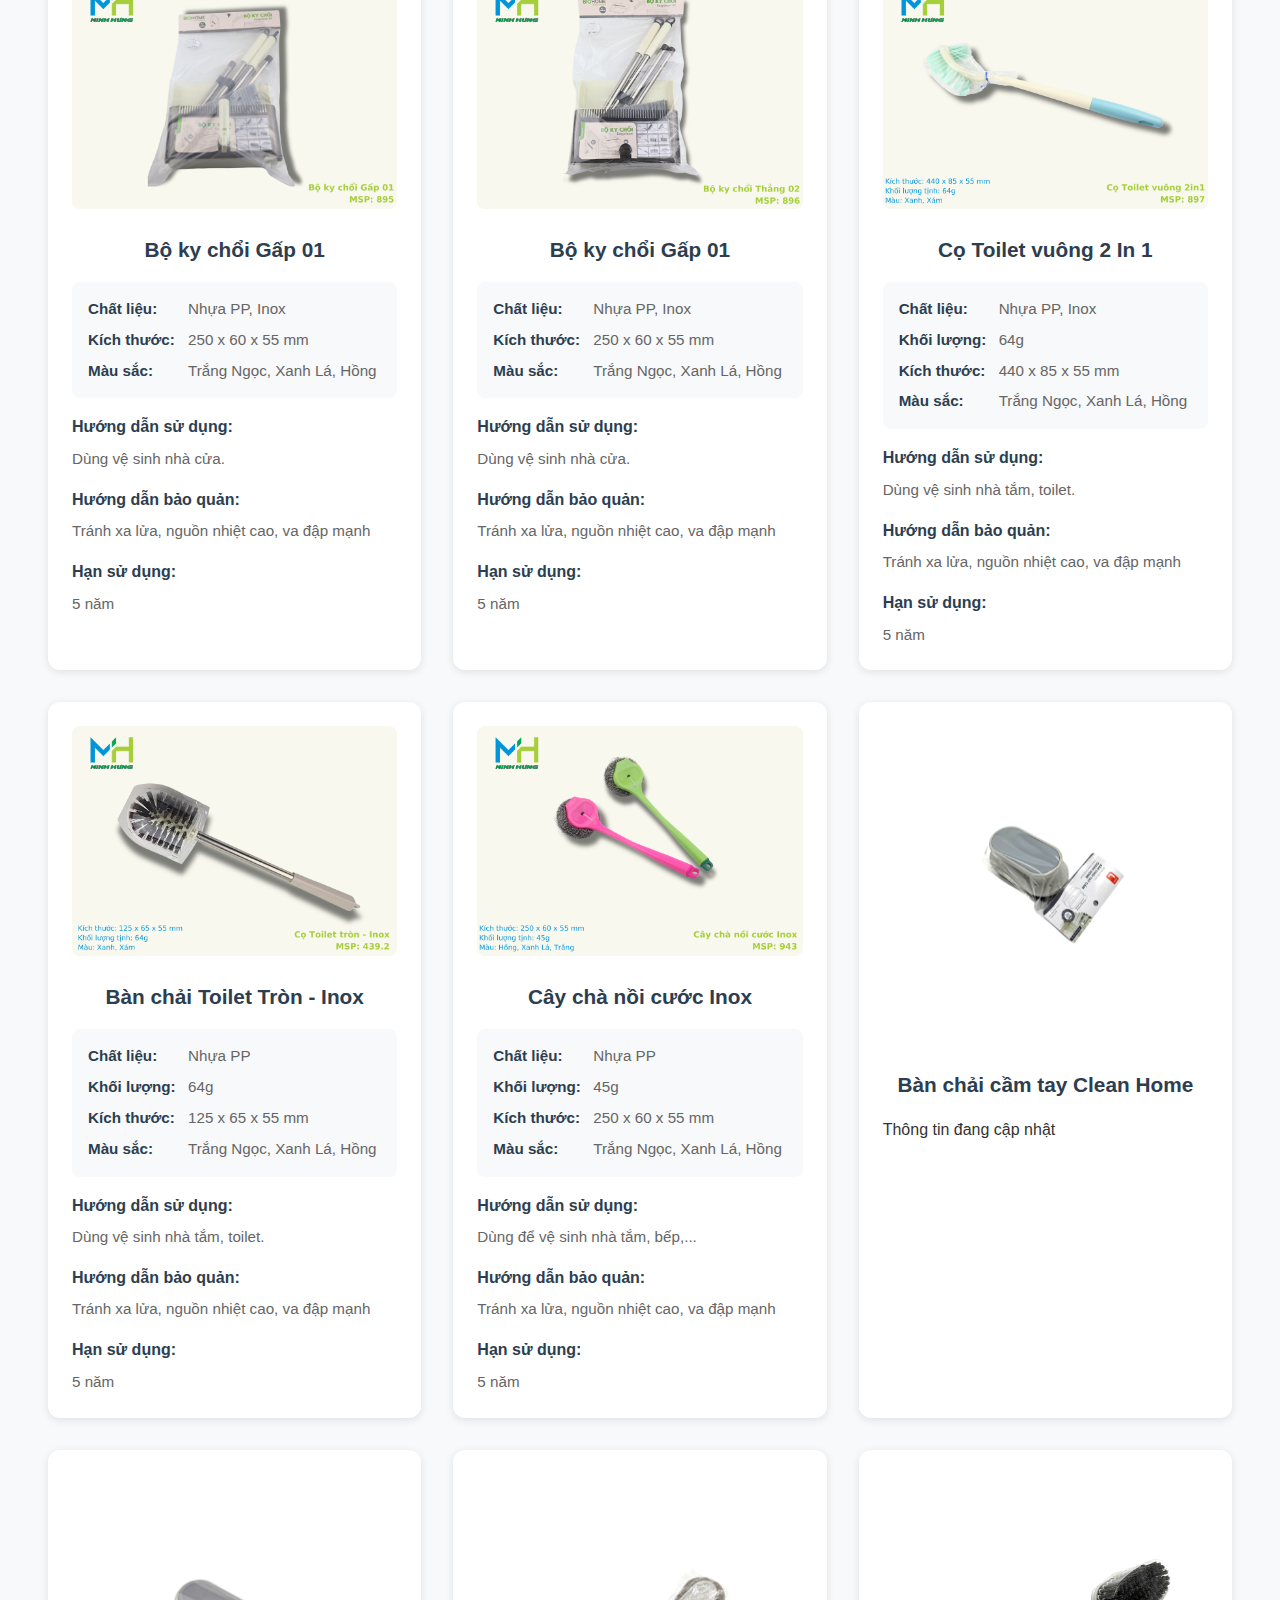
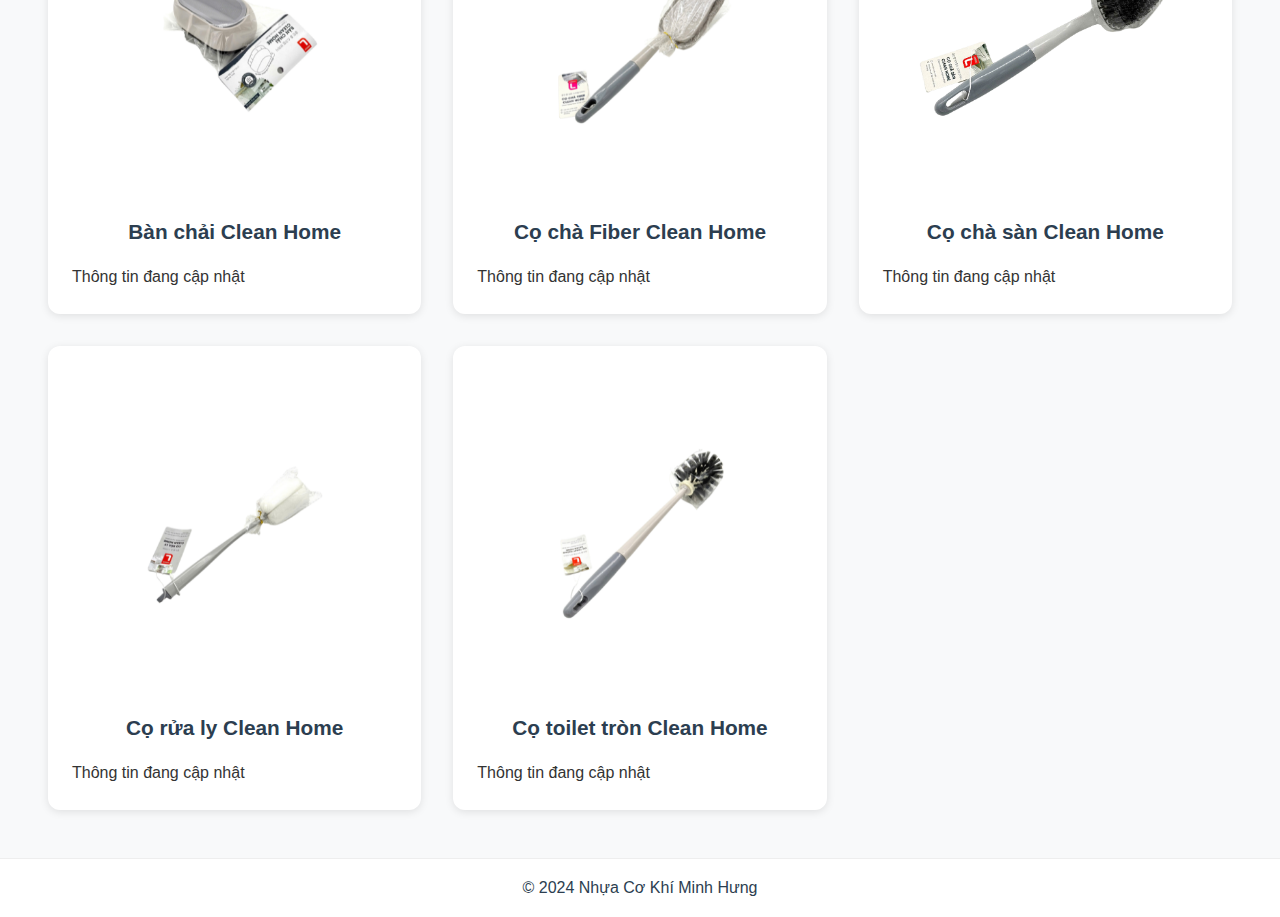
==== commit 1a75781d: "Update product descriptions" ====
--- a/index.html
+++ b/index.html
@@ -8,7 +8,7 @@
   </head>
   <body>
     <nav class="navbar">
-      <div class="nav-brand"><a href="/">Nhựa Cơ Khí Minh Hưng</a></div>
+      <div class="nav-brand"><a href="index.html">Nhựa Cơ Khí Minh Hưng</a></div>
       <ul class="nav-links">
         <li><a href="index.html" class="active">Sản Phẩm</a></li>
         <li><a href="contact.html">Liên Hệ</a></li>
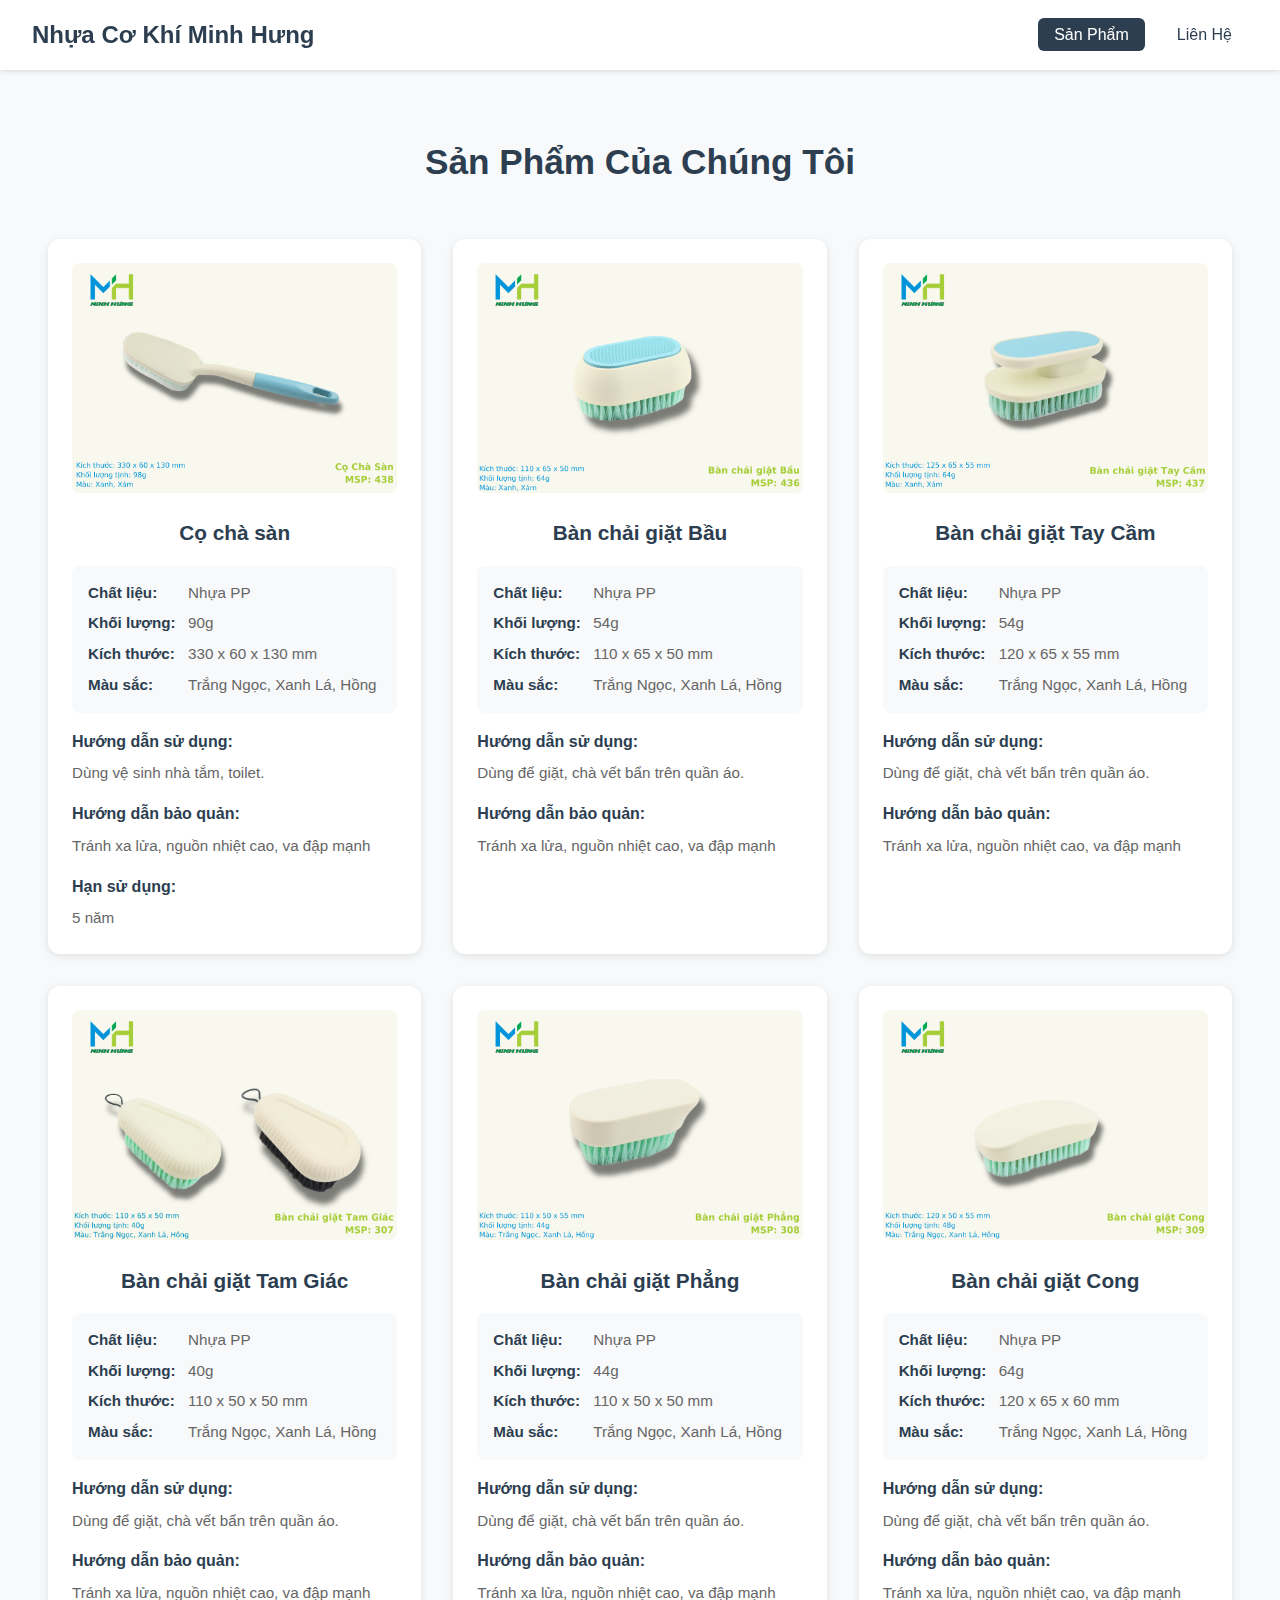
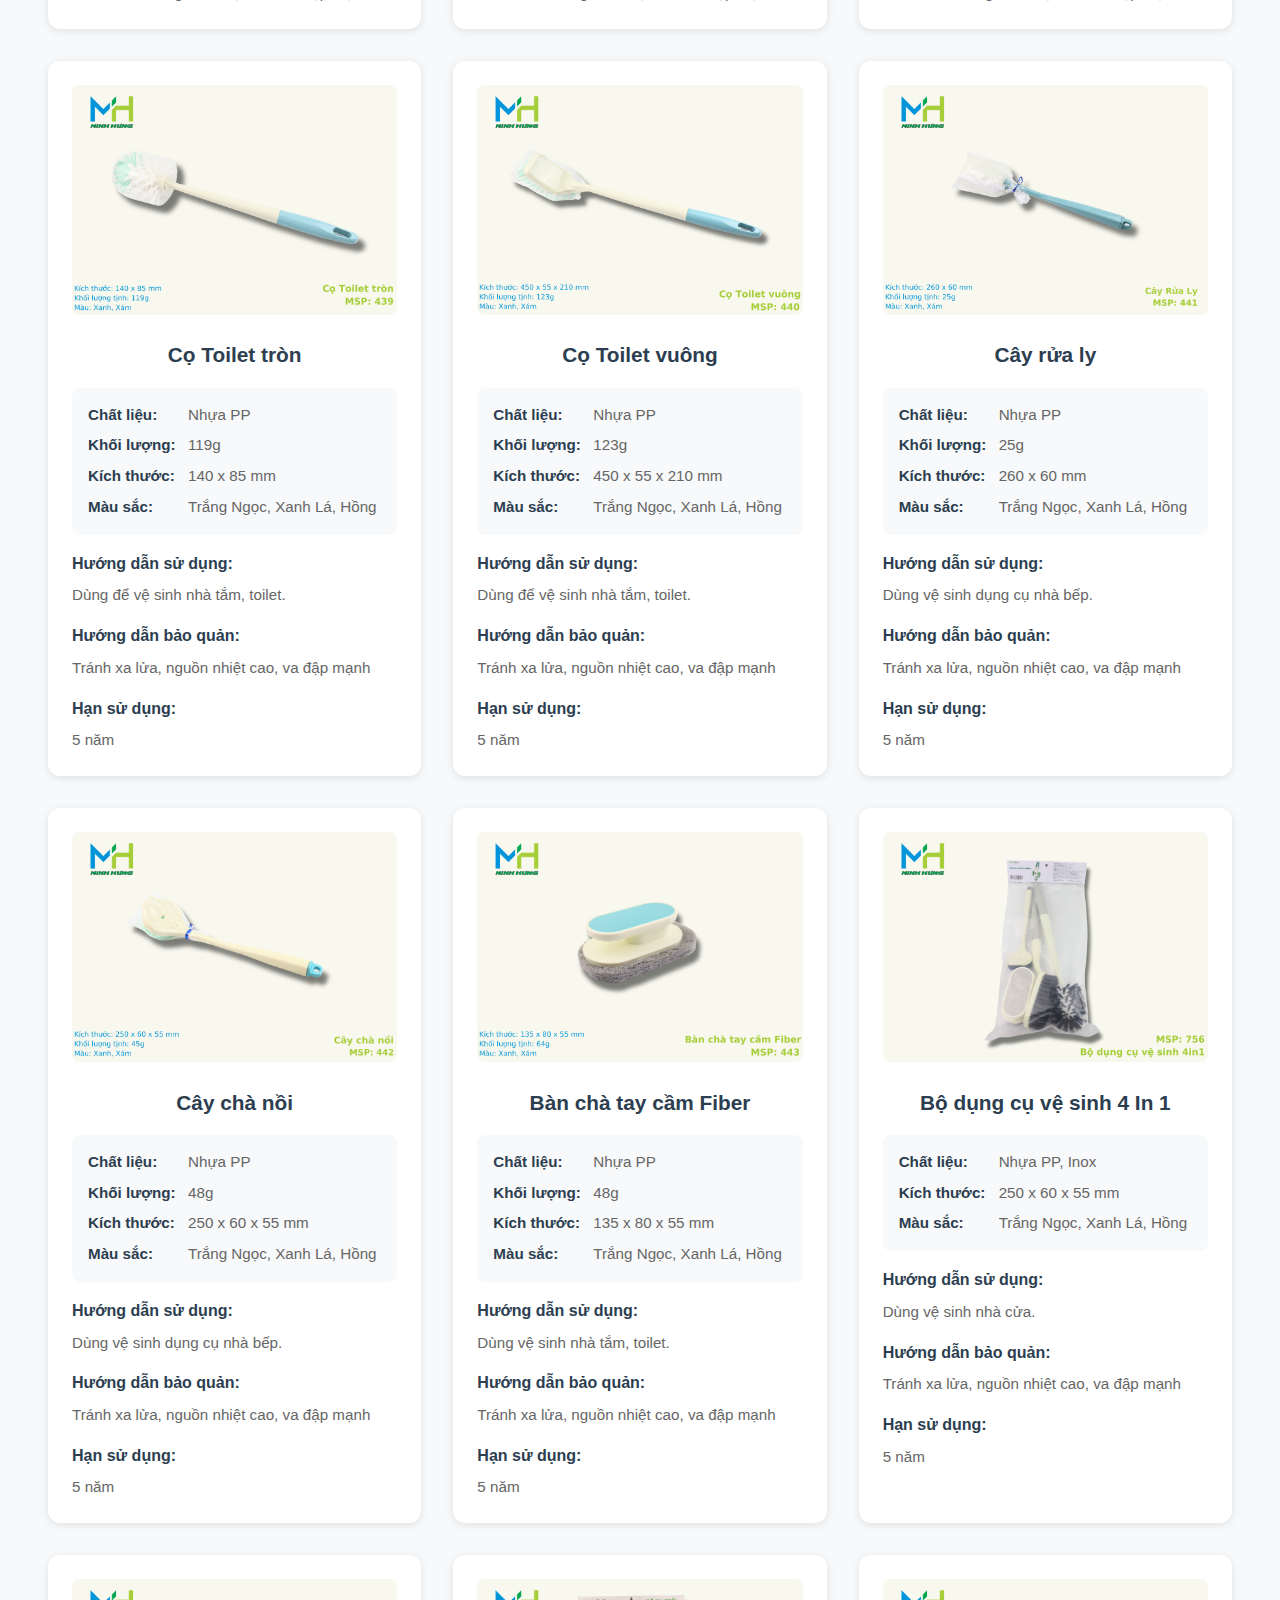
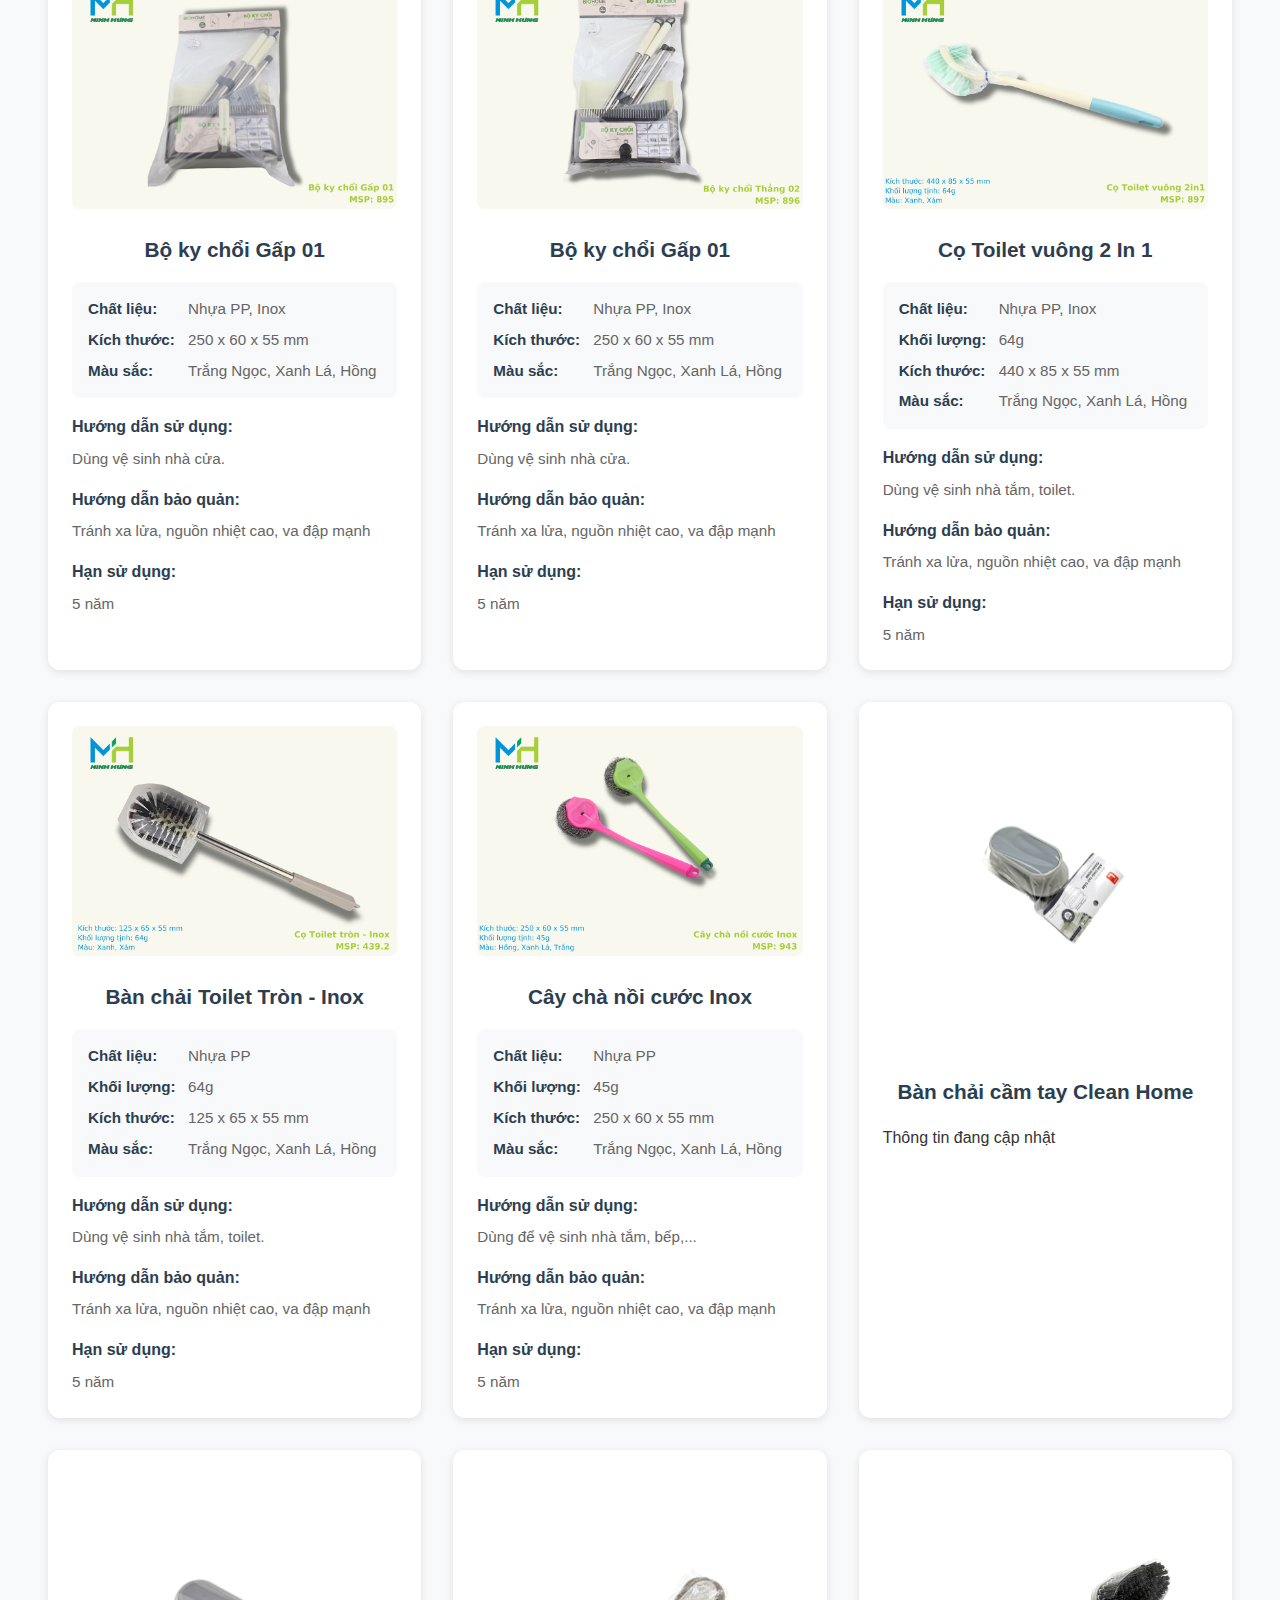
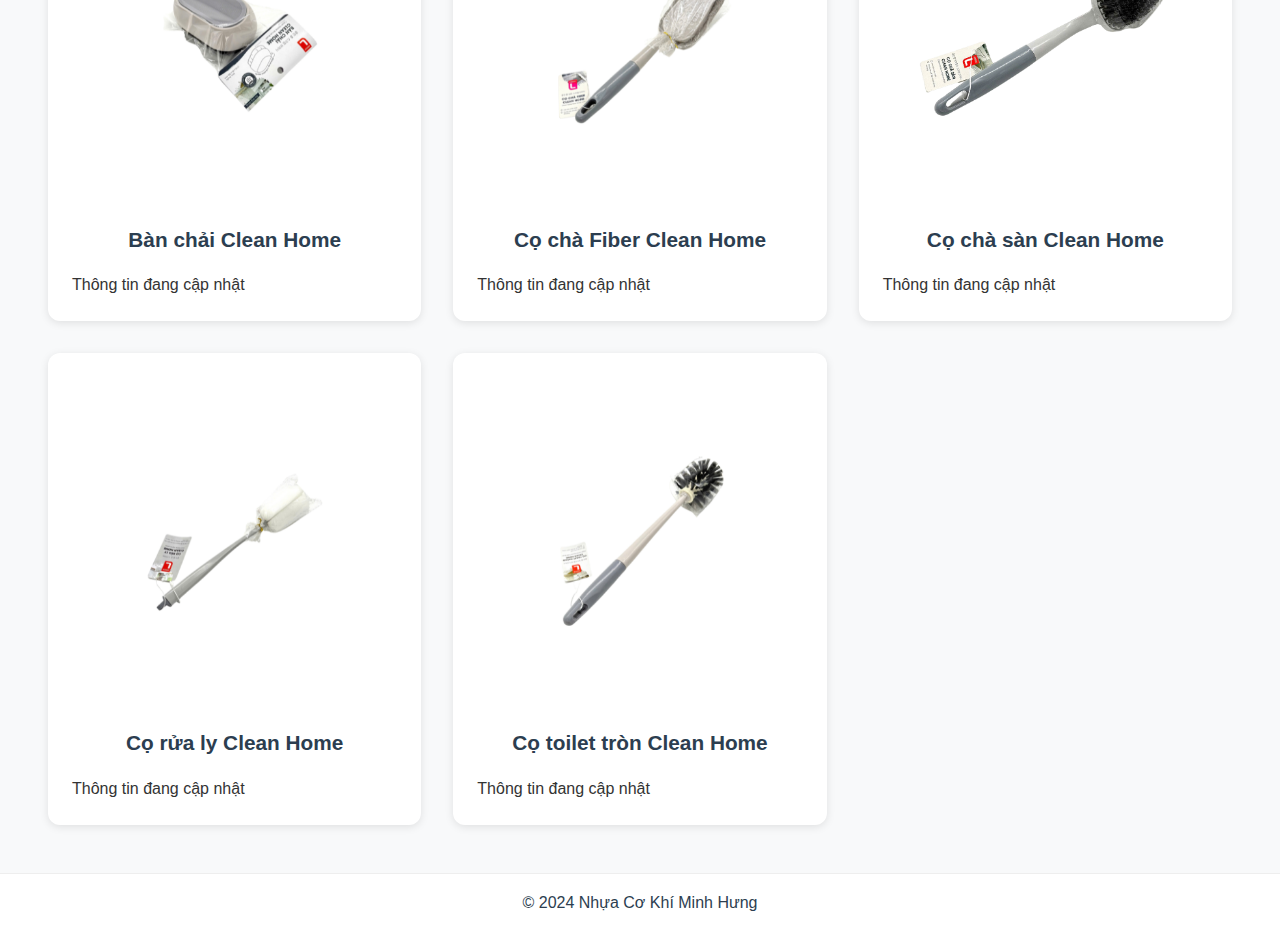
==== commit f1a10af8: "Update product image" ====
--- a/index.html
+++ b/index.html
@@ -38,7 +38,9 @@
               if (typeof product === "string") {
                 const productCard = `
                   <div class="product-card">
-                    <img src="./images/${imageName}" alt="${product}" />
+                    <a href="./images/${imageName}" target="_blank">
+                      <img src="./images/${imageName}" alt="${product}" />
+                    </a>
                     <h3>${product}</h3>
                     <p>Thông tin đang cập nhật</p>
                   </div>
